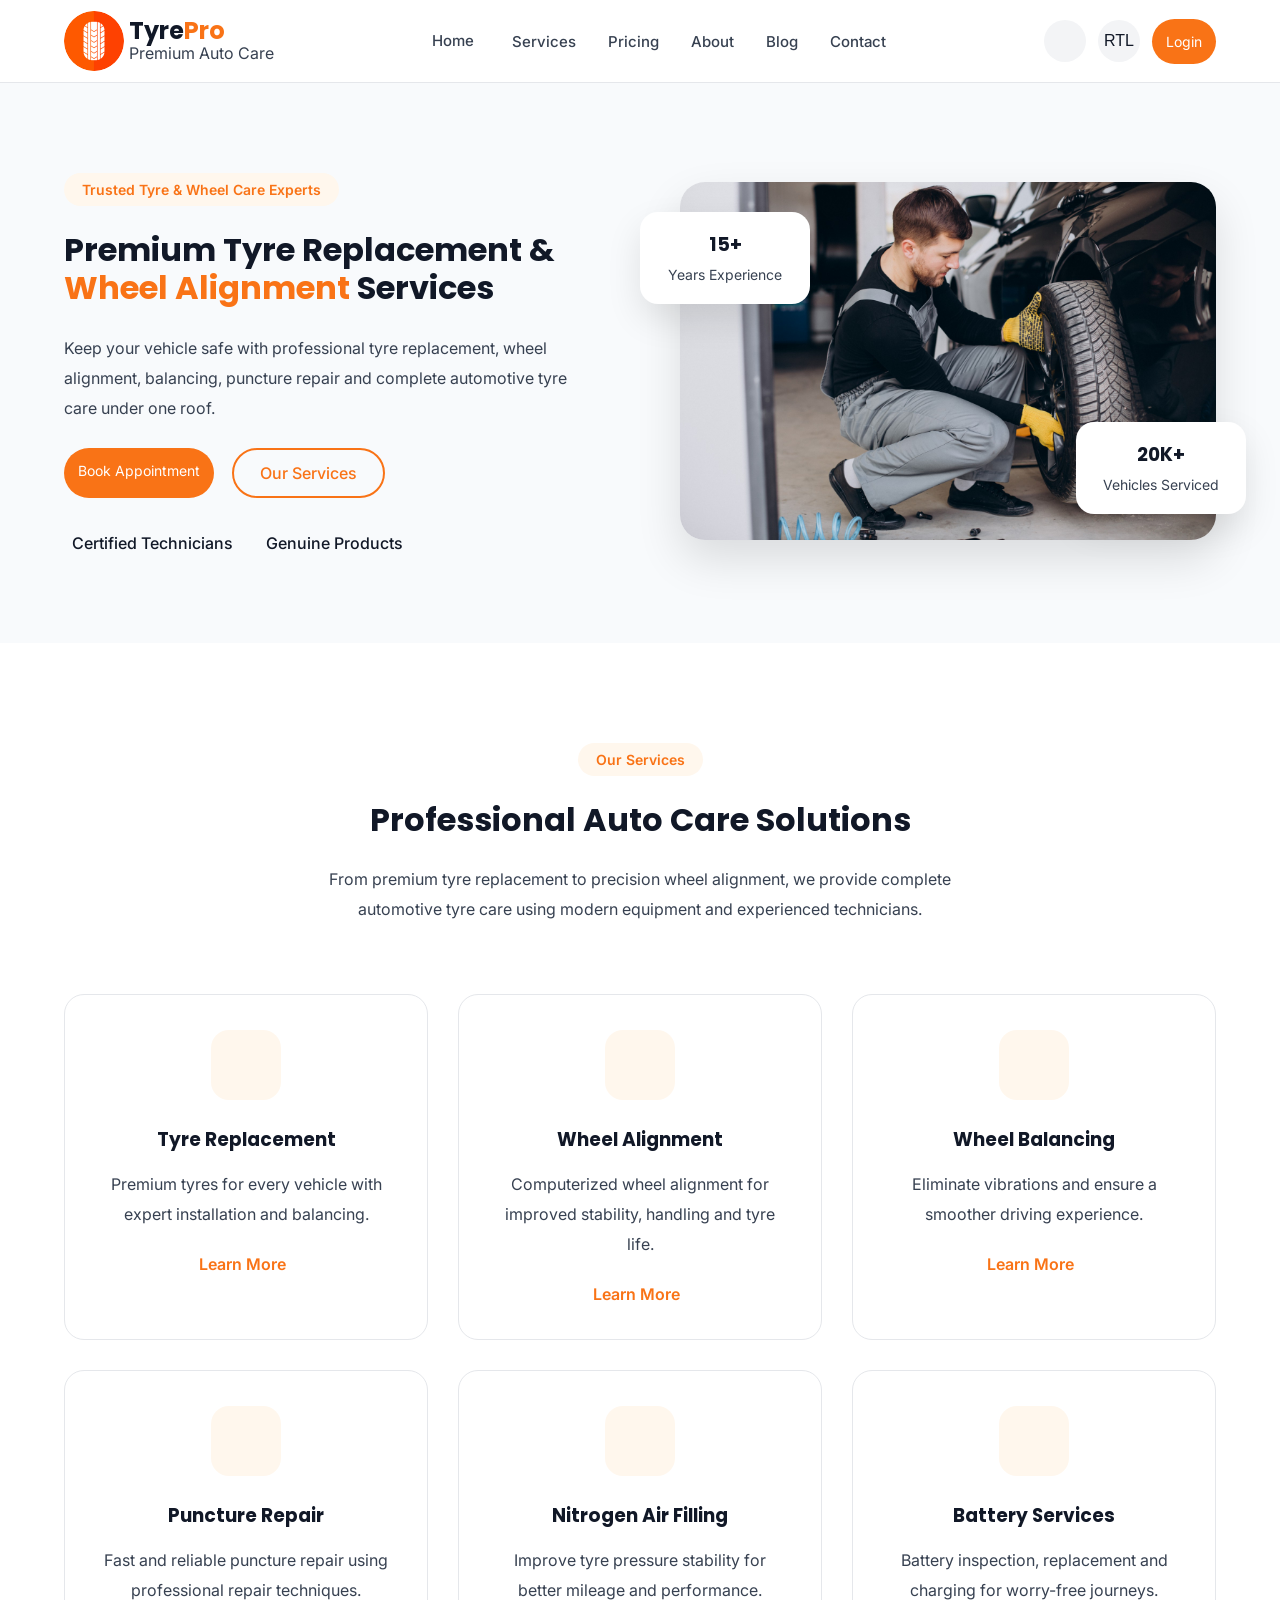
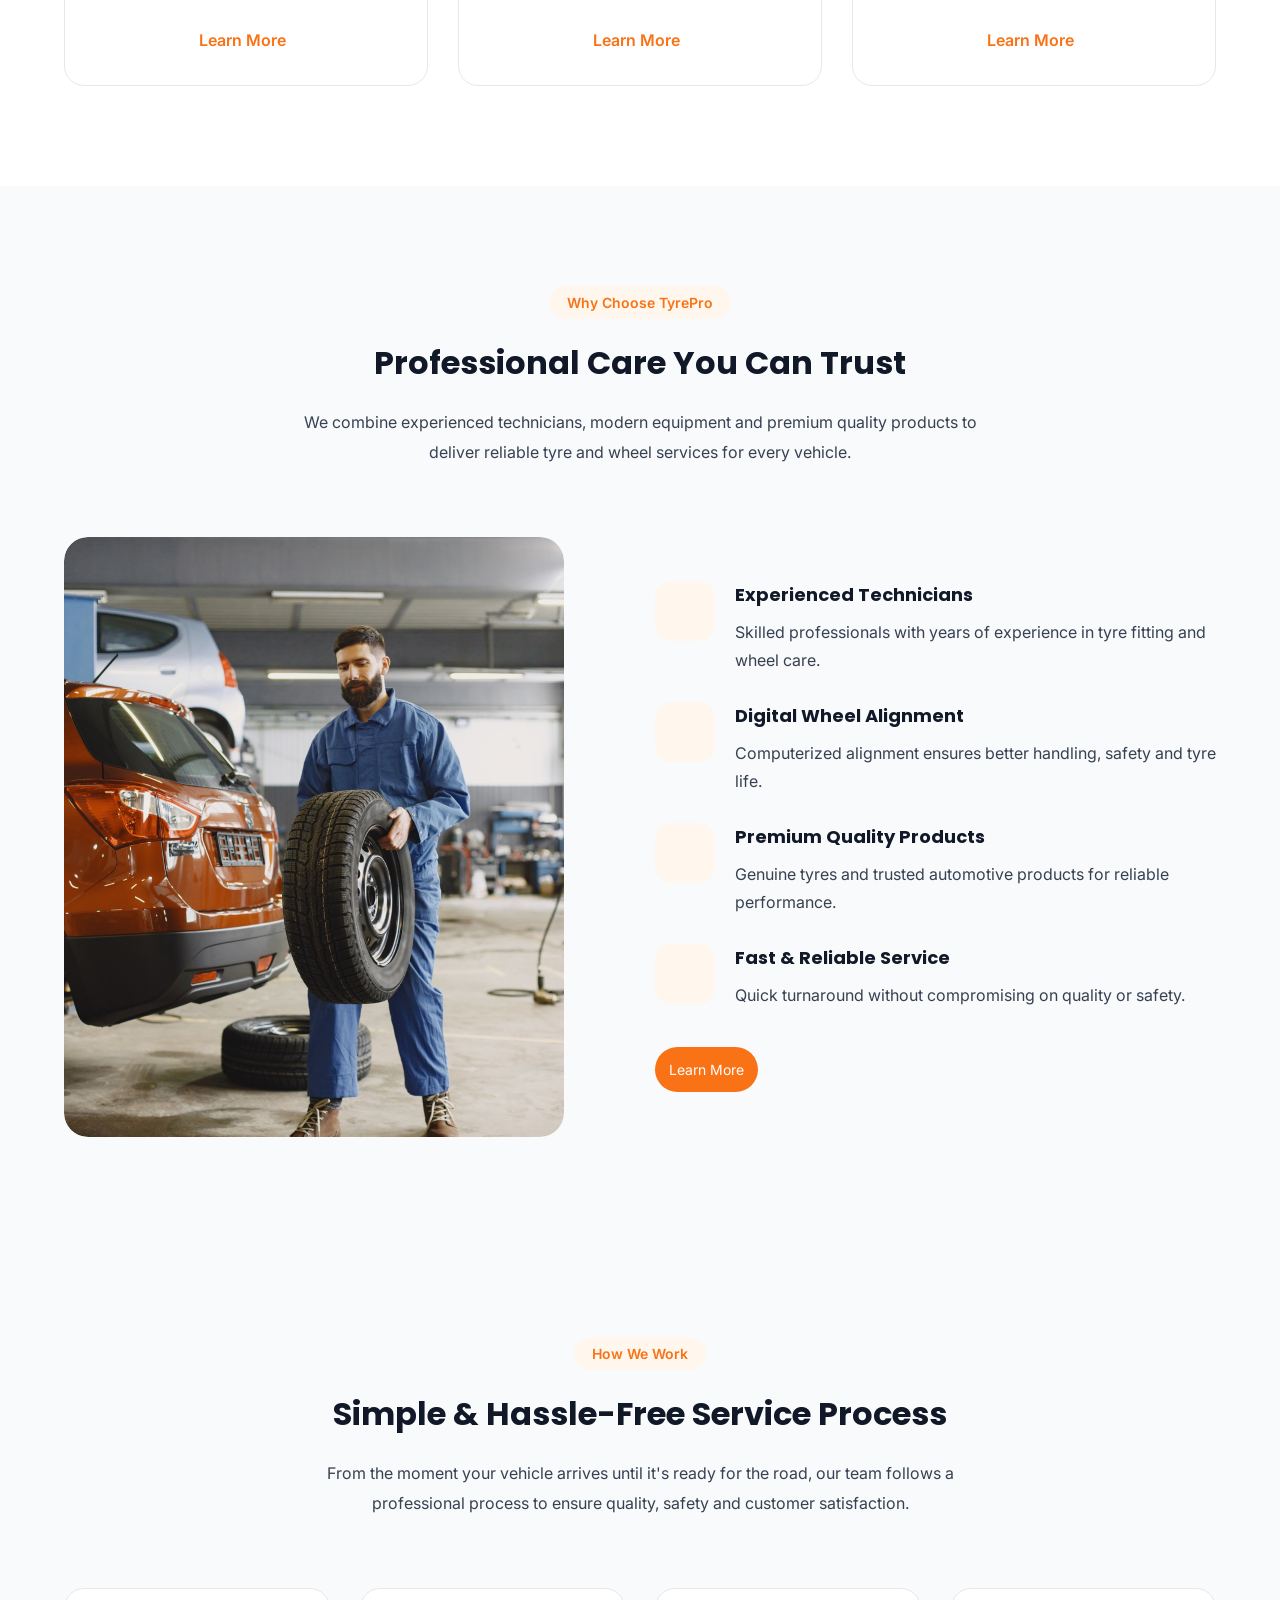
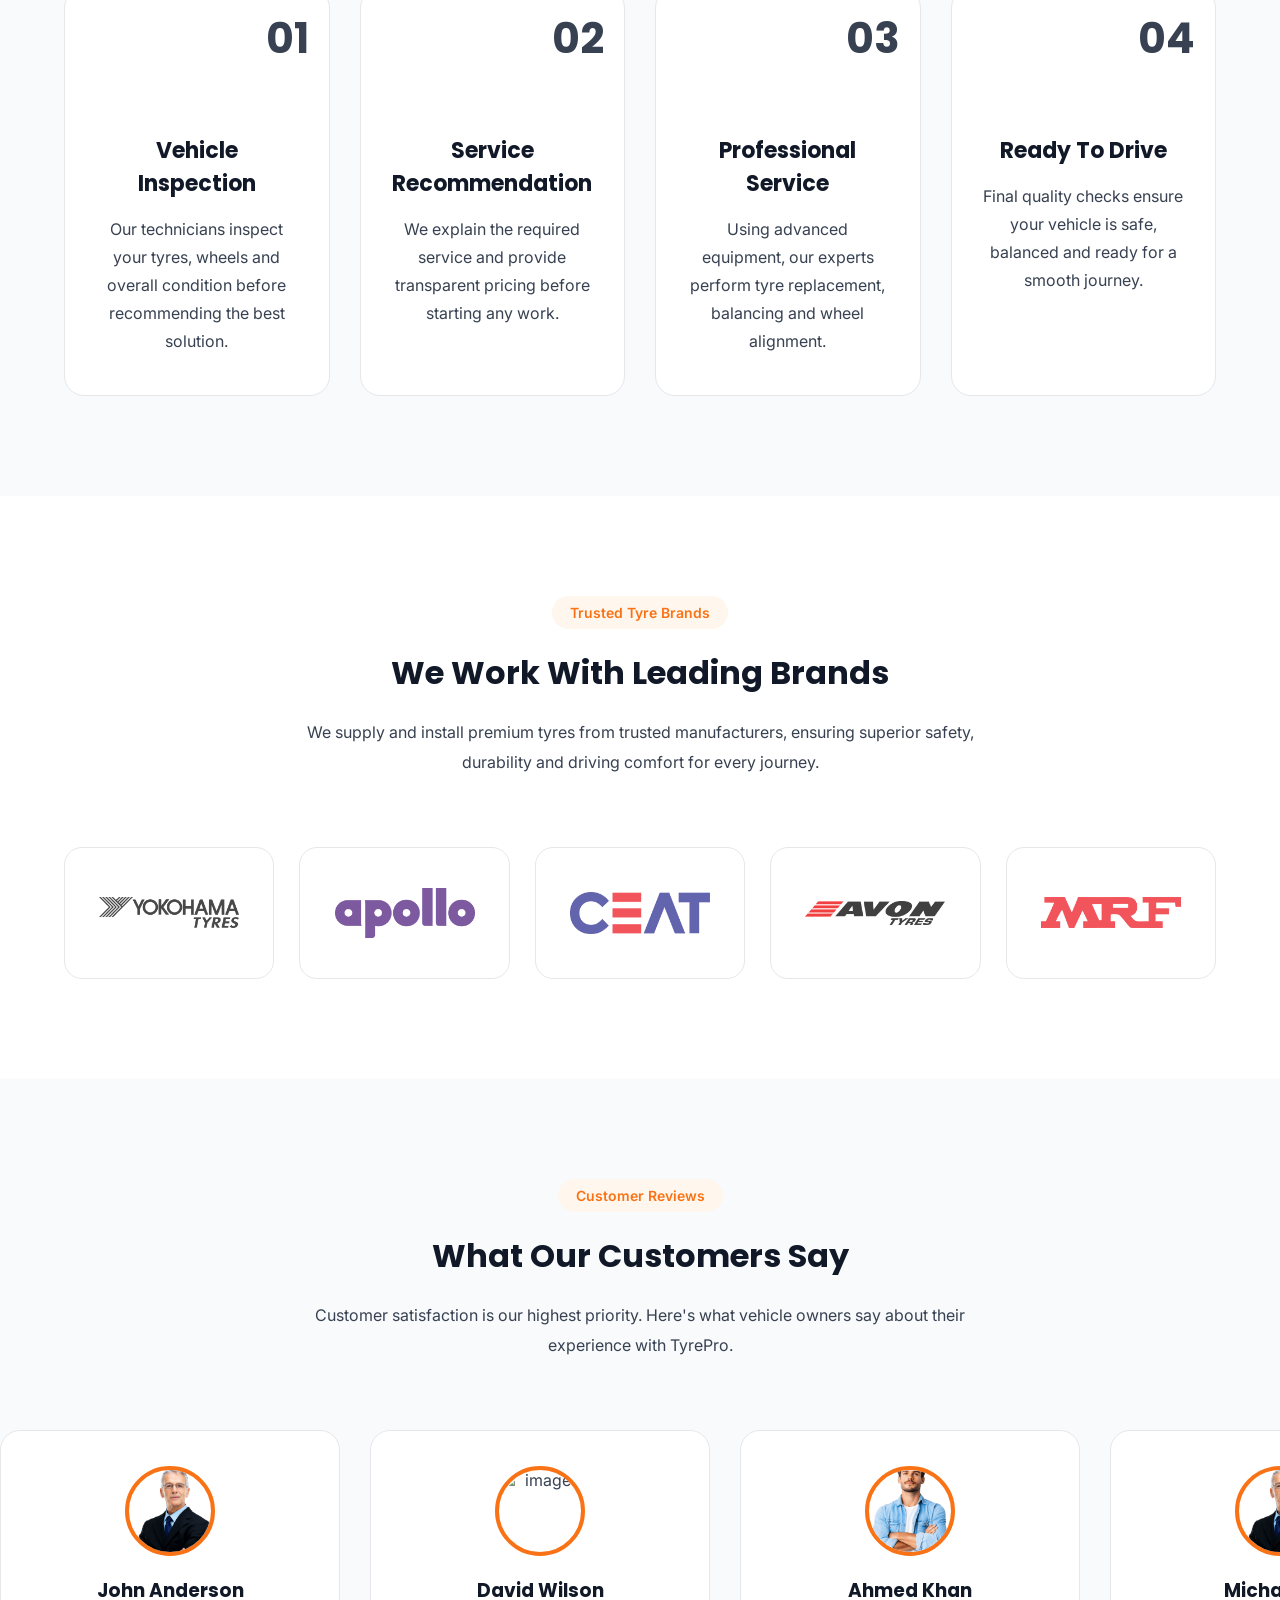
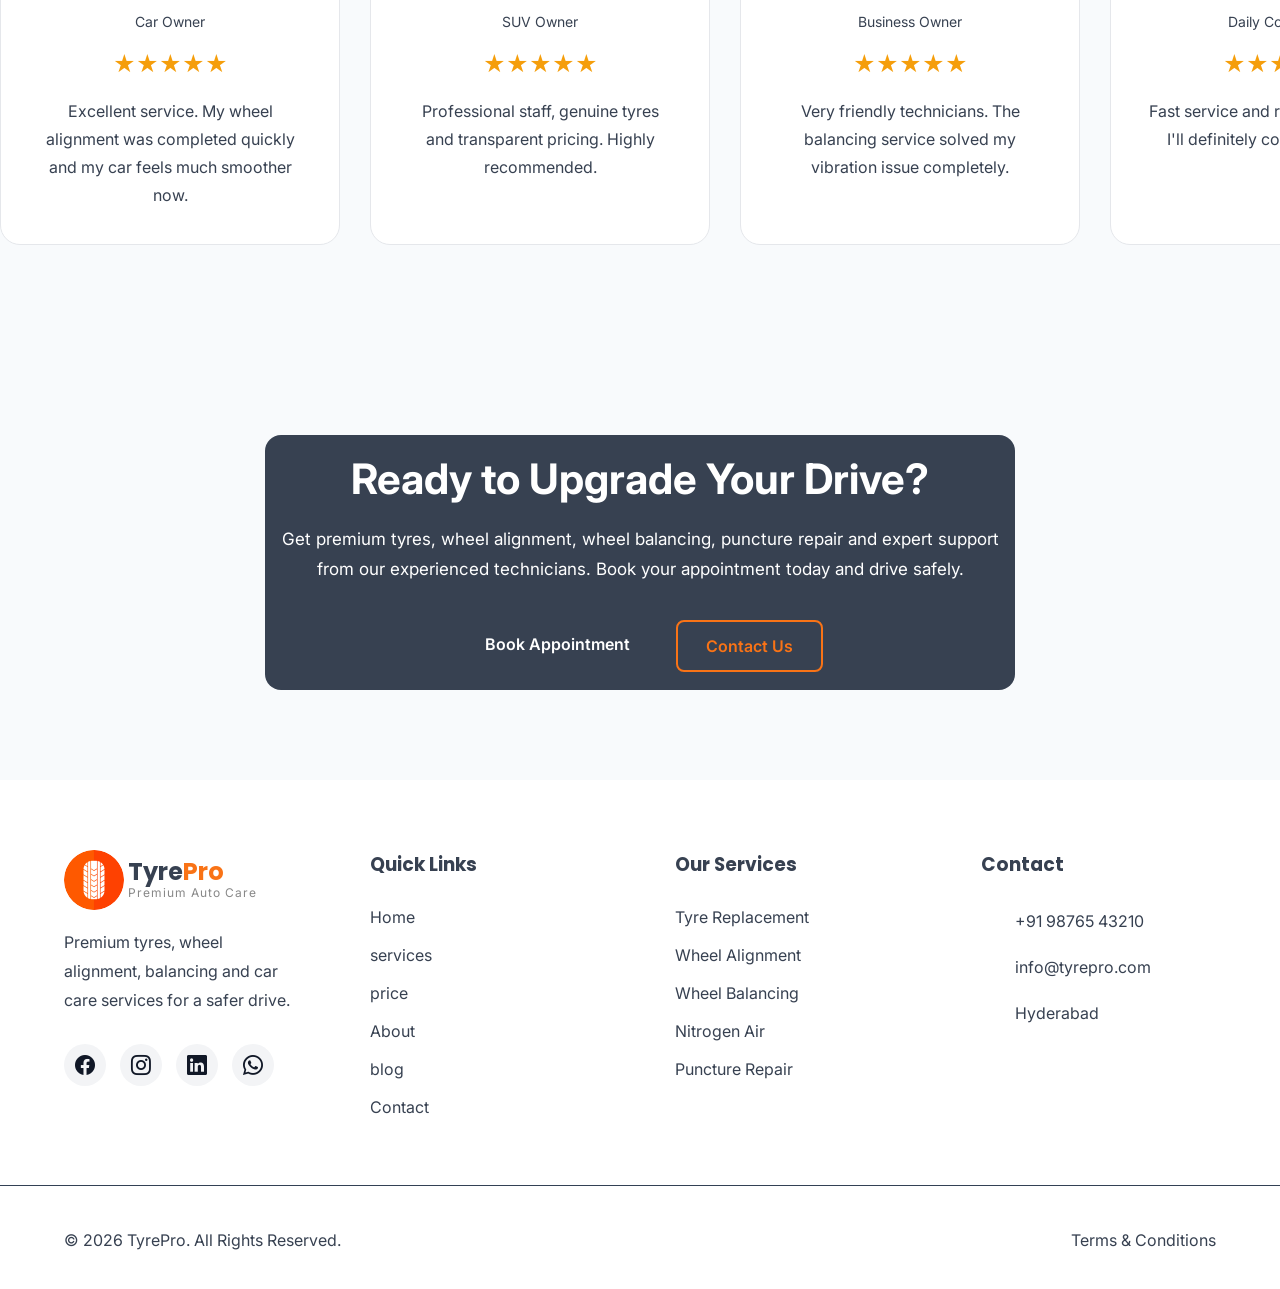
==== Index.html @ 6513c308 "first commit" ====
<!DOCTYPE html>
<html lang="en">
<head>
    <meta charset="UTF-8">
    <meta name="viewport" content="width=device-width, initial-scale=1.0">
    <title>TyrePro</title>

   <script src="https://unpkg.com/lucide@latest"></script>

   <link rel="preconnect" href="https://fonts.googleapis.com">
<link rel="preconnect" href="https://fonts.gstatic.com" crossorigin>
<link href="https://fonts.googleapis.com/css2?family=Inter:wght@400;500;600&family=Poppins:wght@500;600;700&display=swap" rel="stylesheet">
<link rel="stylesheet" href="https://cdn.jsdelivr.net/npm/bootstrap-icons@1.13.1/font/bootstrap-icons.min.css">
    <link rel="stylesheet" href="style.css">
</head>
<body>

<header id="header">

    <div class="container navbar">

        <div class="logo">
        <img src="images/vecteezy_tire-vector-icon-design_25618016.jpg" alt="logo">
            <div>
                <h2>Tyre<span>Pro</span></h2>
                <span>Premium Auto Care</span>
            </div>

        </div>

        <nav id="navMenu">

 <ul>

<li class="dropdown">

    <a href="#">
        Home
        <i data-lucide="chevron-down"></i>
    </a>

    <ul class="dropdown-menu">
        <li><a href="index.html">Home 1</a></li>
        <li><a href="home2.html">Home 2</a></li>
    </ul>

</li>
<li><a href="services.html">Services</a></li>
<li><a href="pricing.html">Pricing</a></li>
<li><a href="about.html">About</a></li>
<li><a href="blog.html">Blog</a></li>
<li><a href="contact.html">Contact</a></li>

<li class="mobile-login">

<a href="login.html" class="btn">
Login
</a>

</li>

</ul>

        </nav>
        <div class="action-btn">

<button id="themeBtn" class="icon-btn">
<i data-lucide="moon"></i>
</button>

<button id="rtlBtn" class="icon-btn">
RTL
</button>

<a href="login.html" class="btn desktop-login">
    Login
</a>

<div class="menu-toggle">
<i class="bi bi-list" id="menuBtn"></i>
</div>

</div>

</div>
    

    </div>

</header>
<section class="hero">

    <div class="container hero-container">

        <div class="hero-content">

            <span class="hero-tag">
                Trusted Tyre & Wheel Care Experts
            </span>

            <h1>
                Premium Tyre Replacement &
                <span>Wheel Alignment</span>
                Services
            </h1>

            <p>
                Keep your vehicle safe with professional tyre replacement,
                wheel alignment, balancing, puncture repair and complete
                automotive tyre care under one roof.
            </p>

            <div class="hero-buttons">

                <a href="#" class="btn">
                    Book Appointment
                </a>

                <a href="#" class="outline-btn">
                    Our Services
                </a>

            </div>

            <div class="hero-features">

                <div>
                    <i data-lucide="badge-check"></i>
                    Certified Technicians
                </div>

                <div>
                    <i data-lucide="shield-check"></i>
                    Genuine Products
                </div>

            

            </div>

        </div>

        <div class="hero-image">

            <img src="images/27471.jpg" alt="Tyre Service">

            <div class="floating-card card-one">

                <i data-lucide="award"></i>

                <h3>15+</h3>

                <p>Years Experience</p>

            </div>

            <div class="floating-card card-two">

                <i data-lucide="car-front"></i>

                <h3>20K+</h3>

                <p>Vehicles Serviced</p>

            </div>

        </div>

    </div>

</section>

<section class="services">

    <div class="container">

        <div class="section-header">

            <span class="section-tag">
                Our Services
            </span>

            <h2>
                Professional Auto Care Solutions
            </h2>

            <p>
                From premium tyre replacement to precision wheel alignment,
                we provide complete automotive tyre care using modern equipment
                and experienced technicians.
            </p>

        </div>

        <div class="services-grid">

            <div class="service-card">

                <div class="service-icon">
                    <i data-lucide="circle-dot"></i>
                </div>

                <h3>Tyre Replacement</h3>

                <p>
                    Premium tyres for every vehicle with expert installation
                    and balancing.
                </p>

                <a href="#">
                    Learn More
                    <i data-lucide="arrow-right"></i>
                </a>

            </div>

            <div class="service-card">

                <div class="service-icon">
                    <i data-lucide="crosshair"></i>
                </div>

                <h3>Wheel Alignment</h3>

                <p>
                    Computerized wheel alignment for improved stability,
                    handling and tyre life.
                </p>

                <a href="#">
                    Learn More
                    <i data-lucide="arrow-right"></i>
                </a>

            </div>

            <div class="service-card">

                <div class="service-icon">
                    <i data-lucide="rotate-cw"></i>
                </div>

                <h3>Wheel Balancing</h3>

                <p>
                    Eliminate vibrations and ensure a smoother driving
                    experience.
                </p>

                <a href="#">
                    Learn More
                    <i data-lucide="arrow-right"></i>
                </a>

            </div>

            <div class="service-card">

                <div class="service-icon">
                    <i data-lucide="wrench"></i>
                </div>

                <h3>Puncture Repair</h3>

                <p>
                    Fast and reliable puncture repair using professional
                    repair techniques.
                </p>

                <a href="#">
                    Learn More
                    <i data-lucide="arrow-right"></i>
                </a>

            </div>

            <div class="service-card">

                <div class="service-icon">
                    <i data-lucide="wind"></i>
                </div>

                <h3>Nitrogen Air Filling</h3>

                <p>
                    Improve tyre pressure stability for better mileage
                    and performance.
                </p>

                <a href="#">
                    Learn More
                    <i data-lucide="arrow-right"></i>
                </a>

            </div>

            <div class="service-card">

                <div class="service-icon">
                    <i data-lucide="battery-charging"></i>
                </div>

                <h3>Battery Services</h3>

                <p>
                    Battery inspection, replacement and charging for
                    worry-free journeys.
                </p>

                <a href="#">
                    Learn More
                    <i data-lucide="arrow-right"></i>
                </a>

            </div>

        </div>

    </div>

</section>

<section class="why-us">

    <div class="container">

        <div class="section-header">

            <span class="section-tag">
                Why Choose TyrePro
            </span>

            <h2>
                Professional Care You Can Trust
            </h2>

            <p>
                We combine experienced technicians, modern equipment and
                premium quality products to deliver reliable tyre and wheel
                services for every vehicle.
            </p>

        </div>

        <div class="why-container">

            <div class="why-image">

                <img src="images/46155.jpg" alt="TyrePro Workshop">

            </div>

            <div class="why-content">

                <div class="why-item">

                    <div class="why-icon">
                        <i data-lucide="badge-check"></i>
                    </div>

                    <div>

                        <h3>Experienced Technicians</h3>

                        <p>
                            Skilled professionals with years of experience
                            in tyre fitting and wheel care.
                        </p>

                    </div>

                </div>

                <div class="why-item">

                    <div class="why-icon">
                        <i data-lucide="cpu"></i>
                    </div>

                    <div>

                        <h3>Digital Wheel Alignment</h3>

                        <p>
                            Computerized alignment ensures better handling,
                            safety and tyre life.
                        </p>

                    </div>

                </div>

                <div class="why-item">

                    <div class="why-icon">
                        <i data-lucide="shield-check"></i>
                    </div>

                    <div>

                        <h3>Premium Quality Products</h3>

                        <p>
                            Genuine tyres and trusted automotive products
                            for reliable performance.
                        </p>

                    </div>

                </div>

                <div class="why-item">

                    <div class="why-icon">
                        <i data-lucide="clock-3"></i>
                    </div>

                    <div>

                        <h3>Fast & Reliable Service</h3>

                        <p>
                            Quick turnaround without compromising on
                            quality or safety.
                        </p>

                    </div>

                </div>

                <a href="#" class="btn">
                    Learn More
                </a>

            </div>

        </div>

    </div>

</section>

<!--================ Process Section ================-->

<section class="process">

    <div class="container">

        <div class="section-header">

            <span class="section-tag">
                How We Work
            </span>

            <h2>
                Simple & Hassle-Free Service Process
            </h2>

            <p>
                From the moment your vehicle arrives until it's ready for the
                road, our team follows a professional process to ensure quality,
                safety and customer satisfaction.
            </p>

        </div>

        <div class="process-grid">

            <!-- Card 1 -->

            <div class="process-card">

                <span class="process-number">01</span>

                <div class="process-icon">
                    <i data-lucide="search-check"></i>
                </div>

                <h3>Vehicle Inspection</h3>

                <p>
                    Our technicians inspect your tyres, wheels and overall
                    condition before recommending the best solution.
                </p>

            </div>

            <!-- Card 2 -->

            <div class="process-card">

                <span class="process-number">02</span>

                <div class="process-icon">
                    <i data-lucide="clipboard-list"></i>
                </div>

                <h3>Service Recommendation</h3>

                <p>
                    We explain the required service and provide transparent
                    pricing before starting any work.
                </p>

            </div>

            <!-- Card 3 -->

            <div class="process-card">

                <span class="process-number">03</span>

                <div class="process-icon">
                    <i data-lucide="wrench"></i>
                </div>

                <h3>Professional Service</h3>

                <p>
                    Using advanced equipment, our experts perform tyre
                    replacement, balancing and wheel alignment.
                </p>

            </div>

            <!-- Card 4 -->

            <div class="process-card">

                <span class="process-number">04</span>

                <div class="process-icon">
                    <i data-lucide="car-front"></i>
                </div>

                <h3>Ready To Drive</h3>

                <p>
                    Final quality checks ensure your vehicle is safe,
                    balanced and ready for a smooth journey.
                </p>

            </div>

        </div>

    </div>

</section>

<!--================ Tyre Brands ================-->

<section class="brands">

    <div class="container">

        <div class="section-header">

            <span class="section-tag">
                Trusted Tyre Brands
            </span>

            <h2>
                We Work With Leading Brands
            </h2>

            <p>
                We supply and install premium tyres from trusted manufacturers,
                ensuring superior safety, durability and driving comfort for
                every journey.
            </p>

        </div>

        <div class="brands-grid">

            <div class="brand-card">
                <img src="images/yokohama-tyres-seeklogo.png" alt="yokohama">
            </div>

            <div class="brand-card">
                <img src="images/apollo-tyres-seeklogo.png" alt="apollo">
            </div>

            <div class="brand-card">
                <img src="images/ceat-tyres-seeklogo.png" alt="ceat">
            </div>

            <div class="brand-card">
                <img src="images/avon-tyres-seeklogo (1).png" alt="avon">
            </div>

            <div class="brand-card">
                <img src="images/mrf-seeklogo.png" alt="Mrf">
            </div>

        </div>

    </div>

</section>

<!--================ Testimonials ================-->

<section class="testimonials">

    <div class="container">

        <div class="section-header">

            <span class="section-tag">
                Customer Reviews
            </span>

            <h2>
                What Our Customers Say
            </h2>

            <p>
                Customer satisfaction is our highest priority. Here's what
                vehicle owners say about their experience with TyrePro.
            </p>

        </div>

    </div>

    <div class="testimonial-slider">

        <div class="testimonial-track">

            <!-- Card 1 -->

            <div class="testimonial-card">

                <img src="images/pngegg.png" alt="image">

                <h3>John Anderson</h3>

                <span>Car Owner</span>

                <div class="stars">

                    ★★★★★

                </div>

                <p>

                    Excellent service. My wheel alignment was completed
                    quickly and my car feels much smoother now.

                </p>

            </div>

            <!-- Card 2 -->

            <div class="testimonial-card">

                <img src="images/vecteezy_ai-generated-a-man-in-a-suit-standing-with-his-arms-crossed_38277439.png" alt="image">

                <h3>David Wilson</h3>

                <span>SUV Owner</span>

                <div class="stars">

                    ★★★★★

                </div>

                <p>

                    Professional staff, genuine tyres and transparent pricing.
                    Highly recommended.

                </p>

            </div>

            <!-- Card 3 -->

            <div class="testimonial-card">

                <img src="images/confident-young-man-posing-with-crossed-arms-in-casual-denim-shirt-png.webp" alt="image">

                <h3>Ahmed Khan</h3>

                <span>Business Owner</span>

                <div class="stars">

                    ★★★★★

                </div>

                <p>

                    Very friendly technicians. The balancing service solved
                    my vibration issue completely.

                </p>

            </div>

            <!-- Card 4 -->

            <div class="testimonial-card">

                <img src="images/pngegg.png" alt="image">

                <h3>Michael Lee</h3>

                <span>Daily Commuter</span>

                <div class="stars">

                    ★★★★★

                </div>

                <p>

                    Fast service and reasonable prices. I'll definitely
                    come back again.

                </p>

            </div>

            <!-- Duplicate Cards for Infinite Scroll -->

            <div class="testimonial-card">

                <img src="images/a-man-in-a-suit-and-tie-is-standing-with-his-arms-crossed-he-looks-serious-and-focused-png.webp" alt="image">

                <h3>John Anderson</h3>

                <span>Car Owner</span>

                <div class="stars">

                    ★★★★★

                </div>

                <p>

                    Excellent service. My wheel alignment was completed
                    quickly and my car feels much smoother now.

                </p>

            </div>

            <div class="testimonial-card">

                <img src="images/a-man-in-a-suit-and-tie-is-standing-with-his-arms-crossed-he-looks-serious-and-focused-png.webp" alt="">

                <h3>David Wilson</h3>

                <span>SUV Owner</span>

                <div class="stars">

                    ★★★★★

                </div>

                <p>

                    Professional staff, genuine tyres and transparent pricing.
                    Highly recommended.

                </p>

            </div>

            <div class="testimonial-card">

                <img src="images/vecteezy_ai-generated-a-man-in-a-suit-standing-with-his-arms-crossed_38277439.png" alt="image">

                <h3>Ahmed Khan</h3>

                <span>Business Owner</span>

                <div class="stars">

                    ★★★★★

                </div>

                <p>

                    Very friendly technicians. The balancing service solved
                    my vibration issue completely.

                </p>

            </div>

            <div class="testimonial-card">

                <img src="images/pngegg.png" alt="image">

                <h3>Michael Lee</h3>

                <span>Daily Commuter</span>

                <div class="stars">

                    ★★★★★

                </div>

                <p>

                    Fast service and reasonable prices. I'll definitely
                    come back again.

                </p>

            </div>

        </div>

    </div>

</section>

<section class="cta">

    <div class="cta-content">
        
        <h2>Ready to Upgrade Your Drive?</h2>

        <p>
            Get premium tyres, wheel alignment, wheel balancing,
            puncture repair and expert support from our experienced
            technicians. Book your appointment today and drive safely.
        </p>

        <div class="cta-buttons">

            <a href="#" class="cta-btn primary-btn">Book Appointment</a>

            <a href="#" class="cta-btn secondary-btn">Contact Us</a>

        </div>

    </div>

</section>



<footer>

  <div class="container footer-grid">

<div>

<div class="footer-brand">

    <div class="logo">
        <img src="images/vecteezy_tire-vector-icon-design_25618016.jpg" alt="TyrePro Logo">

        <div class="logo-text">
    <h2>Tyre<span>Pro</span></h2>
    <span class="tagline">Premium Auto Care</span>
</div>
    </div>

    <p class="footer-desc">
        Premium tyres, wheel alignment, balancing and car care services for a safer drive.
    </p>

</div>

<div class="social">
    <a href="#"><i class="bi bi-facebook"></i></a>
    <a href="#"><i class="bi bi-instagram"></i></a>
    <a href="#"><i class="bi bi-linkedin"></i></a>
    <a href="#"><i class="bi bi-whatsapp"></i></a>
</div>

</div>

<div>

<h3>Quick Links</h3>
<ul>
      <li><a href="index.html">Home</a></li>
      <li><a href="services.html">services</a></li>
      <li><a href="pricing.html">price</a></li>
      <li><a href="about.html">About</a></li>
      <li><a href="blog.html">blog</a></li>
      <li><a href="contact.html">Contact</a></li>
</ul>

   </div>

<div>

<h3>Our Services</h3>

<ul>
    <li>Tyre Replacement</li>
    <li>Wheel Alignment</li>
    <li>Wheel Balancing</li>
    <li>Nitrogen Air</li>
    <li>Puncture Repair</li>
</ul>
   </div>

<div>

<h3>Contact</h3>
<p>
    <i data-lucide="phone"></i>
    <span>+91 98765 43210</span>
</p>

<p>
    <i data-lucide="mail"></i>
    <span>info@tyrepro.com</span>
</p>

<p>
    <i data-lucide="map-pin"></i>
    <span>Hyderabad</span>
</p>

    </div>

</div>


<hr>
<div class="container">

    <div class="footer-bottom">

        <p>© 2026 TyrePro. All Rights Reserved.</p>

        <a href="terms.html">Terms & Conditions</a>

    </div>

</div>

</footer>

<script src="script.js"></script>

<script>
    lucide.createIcons();
</script>

</body>
</html>
---- style.css ----
*{
    margin:0;
    padding:0;
    box-sizing:border-box;
}
:root{

   
    --primary:#F97316;
    --primary-hover:#EA580C;

    --bg-color:#F8FAFC;

    --heading:#111827;
    --text:#374151;
    --text-light:#888888;

    --border:#E5E7EB;

    --icon-bg:#F3F4F6;
    --icon-color:#111827;

    --surface:#FFFFFF;
    --footer-bg:#FFFFFF;
    --footer-text:#374151;

}
body{
    font-family: 'Inter', sans-serif;
    background: var(--bg-color);
    color: var(--text);
}

body,
.navbar,
.footer,
.btn{
    transition: all .3s ease;
}

body.dark{

    --bg-color:#0F172A;
    --surface:#111827;
    --footer-bg:#020617;

    --heading:#FFFFFF;
    --text:#E5E7EB;
    --text-light:#CBD5E1;

    --border:#374151;

    --icon-bg:#1F2937;
    --icon-color:#FFFFFF;

    --footer-text:#CBD5E1;
    --footer-border:#475569;
    
}
.container{
    width:90%;
    max-width:1280px;
    margin:auto;
}

header{

    background: var(--surface);
    position: sticky;
    top: 0;
    z-index: 999;
    border-bottom: 1px solid var(--border);

}

.navbar{
    max-width:1280px;
    margin:auto;
    height:82px;
    padding:12px 0;
    display:flex;
    justify-content:space-between;
    align-items:center;
}

.logo{
    display:flex;
    align-items:center;
    gap:5px;
   
}

.logo img{
    width:60px;
    height:60px;
    object-fit:contain;
    flex-shrink:0;
    border-radius:50%;
}

.logo-text{
    display:flex;
    flex-direction:column;
    justify-content:center;
    
}


.logo h2{
    font-family:'Poppins', sans-serif;
    font-size:24px;
    font-weight:700;
    color:var(--heading);
    line-height:1;
    margin:0;
}

.logo h2 span{
    color:var(--primary);
}

.tagline{
    font-size:12px;
    color:var(--text-light);
    letter-spacing:1px;
    line-height:1.2;
    margin-top:2px;
}
.dropdown{
    position:relative;
}

.dropdown > a{
    display:flex;
    align-items:center;
    gap:6px;
}

.dropdown-menu{
    position:absolute;
    top:45px;
    left:0;
    min-width:180px;
    background:var(--surface);
    border:1px solid var(--border);
    border-radius:10px;
    list-style:none;
    padding:10px 0;
    box-shadow:0 10px 30px rgba(0,0,0,.08);

    opacity:0;
    visibility:hidden;
    transform:translateY(10px);

    transition:.3s;
}

.dropdown:hover .dropdown-menu{

    opacity:1;
    visibility:visible;
    transform:translateY(0);

}

.dropdown-menu li{
    width:100%;
}

.dropdown-menu a{

    display:block;
    padding:12px 18px;
    color:var(--text);
    text-decoration:none;
    transition:.3s;

}

.dropdown-menu a:hover{

    background:var(--primary);
    color:#fff;

}

.menu-toggle{

display:none;

font-size:32px;

cursor:pointer;

color:var(--heading);

}

.mobile-login{

display:none;

}

nav ul{
    display:flex;
    list-style:none;
    gap:32px;
}

nav a{
    text-decoration:none;
    color:var(--text);
    font-weight:500;
    font-size:15px;
    transition:.3s;
    position:relative;
}

nav a::after{
    content:'';
    position:absolute;
    bottom:-4px;
    left:0;
    width:0%;
    height:2px;
    background:var(--primary);
    transition:.3s;
}

.dropdown-menu a::after{
    display:none;
}

nav a:hover{
    color:var(--heading);
}

nav a:hover::after{
    width:100%;
}

.btn{
    text-decoration:none;
    background:var(--primary);
    color:#fff;
    padding:14px 14px;
    border-radius:50px;
    transition:.3s;
    font-size:14px;
}

.btn:hover{
    background:var(--primary-hover);
    transform:translateY(-2px);
}
.action-btn{
    display:flex;
    align-items:center;
    gap:12px;
}
.icon-btn{
    width:42px;
    height:42px;
    border:none;
    border-radius:50%;
    background:var(--icon-bg);
    color:var(--icon-color);
    cursor:pointer;
    transition:.35s;
    font-size:16px;

}

.icon-btn:hover{
    background:#f97316;
    color:#fff;

}
body.rtl{
    direction: rtl;
}

.menu-btn{

display:none;

font-size:32px;

cursor:pointer;

color:var(--heading);

}

/*================ Hero =================*/

.hero{

    padding:90px 0;
    background:var(--bg-color);

}

.hero-container{

    display:grid;
    grid-template-columns:1fr 1fr;
    align-items:center;
    gap:80px;

}

.hero-tag{

    display:inline-block;
    background:#FFF7ED;
    color:var(--primary);
    padding:8px 18px;
    border-radius:50px;
    font-size:14px;
    font-weight:600;
    margin-bottom:25px;

}

.hero h1{

    font-family:Poppins;
    font-size:32px;
    line-height:1.2;
    color:var(--heading);
    margin-bottom:25px;

}

.hero h1 span{

    color:var(--primary);

}

.hero p{

    color:var(--text);
    line-height:30px;
    max-width:560px;
    margin-bottom:25px;

}

.hero-buttons{

    display:flex;
    gap:18px;
    margin-bottom:35px;

}

.outline-btn{

    text-decoration:none;
    padding:13px 26px;
    border:2px solid var(--primary);
    color:var(--primary);
    border-radius:50px;
    transition:.3s;
    font-weight:500;

}

.outline-btn:hover{

    background:var(--primary);
    color:#fff;

}

.hero-features{

    display:flex;
    flex-wrap:wrap;
    gap:25px;
    

}

.hero-features div{

    display:flex;
    align-items:center;
    gap:8px;
    color:var(--heading);
    font-weight:500;

}

.hero-features svg{

    color:var(--primary);
    width:20px;
    height:20px;

}

.hero-image{

    position:relative;

}

.hero-image img{

    width:100%;
    border-radius:25px;
    box-shadow:0 20px 45px rgba(0,0,0,.12);

}

.floating-card{

    position:absolute;
    background:var(--surface);
    padding:18px 22px;
    border-radius:18px;
    box-shadow:0 15px 35px rgba(0,0,0,.1);
    text-align:center;
    min-width:170px;

}

.floating-card svg{

    color:var(--primary);
    width:26px;
    height:26px;
    margin-bottom:10px;

}

.floating-card h3{

    font-family:Poppins;
    color:var(--heading);
    margin-bottom:5px;

}

.floating-card p{

    margin:0;
    font-size:14px;
    line-height:22px;

}

.card-one{

    top:30px;
    left:-40px;

}

.card-two{

    bottom:30px;
    right:-30px;

}


/*================ Services ================*/

.services{

    padding:100px 0;
    background:var(--surface);

}

.section-header{

    text-align:center;
    max-width:700px;
    margin:0 auto 70px;

}

.section-tag{

    display:inline-block;
    background:#FFF7ED;
    color:var(--primary);
    padding:8px 18px;
    border-radius:50px;
    font-size:14px;
    font-weight:600;
    margin-bottom:20px;

}

.section-header h2{

    font-family:Poppins;
    font-size:32px;
    color:var(--heading);
    margin-bottom:20px;

}

.section-header p{

    color:var(--text);
    line-height:30px;

}

.services-grid{

    display:grid;
    grid-template-columns:repeat(3,1fr);
    gap:30px;

}

.service-card{
    position: relative;
    text-align: center;
    background:var(--surface);
    border:1px solid var(--border);
    border-radius:20px;
    padding:35px;
    transition:.35s;

}

.service-card:hover{

    transform:translateY(-8px);
    box-shadow:0 18px 45px rgba(0,0,0,.08);

}

.service-icon{

    width:70px;
    height:70px;
    border-radius:18px;
    background:#FFF7ED;
    display:flex;
    margin: 0 auto 25px;
    justify-content:center;
    align-items:center;
    margin-bottom:25px;

}

.service-icon svg{

    width:34px;
    height:34px;
    color:var(--primary);
    align-items: center;

}

.service-card h3{

    font-family:Poppins;
    color:var(--heading);
    margin-bottom:15px;

}

.service-card p{

    color:var(--text);
    line-height:30px;
    margin-bottom:25px;

}

.service-card a{

    display:inline-flex;
    align-items:center;
    gap:8px;
    text-decoration:none;
    color:var(--primary);
    font-weight:600;
    transition:.3s;

}

.service-card a svg{

    width:18px;
    height:18px;

}

.service-card:hover a{

    gap:12px;

}

/*================ Why Choose Us ================*/

.why-us{

    padding:100px 0;
    background:var(--bg-color);

}

.why-container{

    display:grid;
    grid-template-columns:1fr 1fr;
    gap:30px;
    align-items:center;

}

.why-image{
    width:500px;
    height:600px;
    overflow:hidden;
    border-radius:24px;

}

.why-image img{

    width:100%;
    height:100%;
    object-fit:cover;
    display:block;
    border-radius:24px;
    transition:.5s;

}

.why-image:hover img{

    transform:scale(1.05);

}

.why-content{

    display:flex;
    flex-direction:column;
    gap:28px;

}

.why-item{

    display:flex;
    gap:20px;
    align-items:flex-start;

}

.why-icon{

    width:60px;
    height:60px;
    border-radius:16px;
    background:#FFF7ED;
    display:flex;
    justify-content:center;
    align-items:center;
    flex-shrink:0;

}

.why-icon svg{

    width:28px;
    height:28px;
    color:var(--primary);

}

.why-item h3{

    font-family:Poppins;
    color:var(--heading);
    margin-bottom:10px;
    font-size:18px;

}

.why-item p{

    color:var(--text);
    line-height:28px;

}

.why-content .btn{

    width:max-content;
    margin-top:10px;

}

/*================ Process Section ================*/

.process{

    padding:100px 0;
    background:var(--bg-color);

}

.process-grid{

    display:grid;
    grid-template-columns:repeat(4,1fr);
    gap:30px;

}

.process-card{

    position:relative;
    background:var(--surface);
    border:1px solid var(--border);
    border-radius:20px;
    padding:40px 30px;
    text-align:center;
    transition:.35s ease;
    box-shadow:var(--card-shadow);

}

.process-card:hover{

    transform:translateY(-8px);

}

.process-number{

    position:absolute;
    top:18px;
    right:20px;
    font-size:42px;
    font-weight:700;
    font-family:Poppins;
    color:var(--number-color);

}

.process-icon{

    width:80px;
    height:80px;
    margin:0 auto 25px;
    border-radius:50%;
    background:var(--card-icon-bg);
    display:flex;
    justify-content:center;
    align-items:center;
    transition:.3s;

}

.process-icon svg{

    width:34px;
    height:34px;
    color:var(--primary);

}

.process-card:hover .process-icon{

    background:var(--primary);

}

.process-card:hover .process-icon svg{

    color:#fff;

}

.process-card h3{

    font-family:Poppins;
    font-size:22px;
    color:var(--heading);
    margin-bottom:15px;

}

.process-card p{

    color:var(--text);
    line-height:28px;

}

/*================ Brands Section ================*/

.brands{

    padding:100px 0;
    background:var(--surface);

}

.brands-grid{

    display:grid;
    grid-template-columns:repeat(5,1fr);
    gap:25px;

}

.brand-card{

    background:var(--surface);
    border:1px solid var(--border);
    border-radius:18px;
    padding:30px;
    display:flex;
    justify-content:center;
    align-items:center;
    transition:.35s;
    box-shadow:var(--card-shadow);

}

.brand-card:hover{

    transform:translateY(-6px);

}

.brand-card img{

    width:140px;
    height:70px;
    object-fit:contain;
    opacity:.75;
    transition:.35s;

}

.brand-card:hover img{

    opacity:1;
    transform:scale(1.08);

}

/*================ Testimonials ================*/

.testimonials{

    padding:100px 0;
    background:var(--bg-color);
    overflow:hidden;

}

.testimonial-slider{

    overflow:hidden;
    margin-top:60px;

}

.testimonial-track{

    display:flex;
    width:max-content;
    gap:30px;
    animation:scrollReviews 30s linear infinite;

}

.testimonial-track:hover{

    animation-play-state:paused;

}

.testimonial-card{

    width:340px;
    background:var(--surface);
    border:1px solid var(--border);
    border-radius:20px;
    padding:35px;
    text-align:center;
    box-shadow:var(--card-shadow);
    flex-shrink:0;
    transition:.3s;

}

.testimonial-card:hover{

    transform:translateY(-8px);

}

.testimonial-card img{

    width:90px;
    height:90px;
    border-radius:50%;
    object-fit:cover;
    object-position: center;
    display: block;
    margin: 0 auto 20px;
    margin-bottom:20px;
    border:4px solid var(--primary);

}

.testimonial-card h3{

    font-family:Poppins;
    color:var(--heading);
    margin-bottom:6px;

}

.testimonial-card span{

    color:var(--text);
    font-size:14px;

}

.stars{

    color:#F59E0B;
    font-size:22px;
    margin:20px 0;

}

.testimonial-card p{

    color:var(--text);
    line-height:28px;

}

@keyframes scrollReviews{

    from{

        transform:translateX(0);

    }

    to{

        transform:translateX(-50%);

    }

}

/*=========================
      FINAL CTA SECTION
=========================*/

.cta{

    background: var(--light);

    padding: 90px 20px;

    text-align: center;

}

.cta-content{

    width: 90%;
    max-width: 750px;
    margin: auto;
    background-color: var(--text);
    padding: 18px 16px;
    border-radius: 16px;
    

}

.cta h2{

    font-size: 42px;
    color: var(--surface);
    margin-bottom: 20px;

}

.cta p{

    color: var(--surface);

    line-height: 1.8;

    margin-bottom: 35px;

    font-size: 17px;

}

.cta-buttons{

    display: flex;

    justify-content: center;

    gap: 18px;

    flex-wrap: wrap;

}

.cta-btn{

    text-decoration: none;

    padding: 14px 28px;

    border-radius: 8px;

    font-weight: 600;

    transition: .3s;

}

/* Primary Button */

.primary-btn{

    background: var(--secondary);

    color: var(--surface);

}

.primary-btn:hover{

    background: var(--primary);

}

/* Secondary Button */

.secondary-btn{

    border: 2px solid var(--primary);

    color: var(--primary);

}

.secondary-btn:hover{

    background: var(--primary);

    color: var(--white);

}

/*================ Footer ================*/

footer{

    background: var(--footer-bg);
    color: var(--footer-text);
    padding:70px 0 20px;
}

.footer-grid{
    display:grid;
    grid-template-columns:repeat(4,minmax(220px,1fr));
    gap:70px;
    align-items:flex-start;
}

footer h2,
footer h3{

    margin-bottom:20px;
    font-family:Poppins;
}
footer h3{
    margin-bottom:28px;
}


footer p{
    display:flex;
    align-items:center;
    gap:12px;
    margin-bottom:18px;
    color:var(--footer-text);
    line-height:28px;
}

footer p i{
    width:22px;
    height:22px;
    color:var(--primary);
    flex-shrink:0;
}

.footer-brand .logo{
    display:flex;
    align-items:center;
    gap:4px;
}
.footer-brand .logo-text{
    display:flex;
    flex-direction:column;
    justify-content:center;
}
.footer-brand .logo-text h2{
     color: var(--footer-text);

}


.footer-brand .logo-text p{
    color: var(--footer-text);
}

footer ul{

    list-style:none;
}

footer ul li{

    margin:15px 0;
    margin-bottom:18px;
    color: var(--footer-text);
    cursor:pointer;
    transition:.3s;
}



footer ul li:hover{

    color:#F97316;
}
footer ul li a{

    text-decoration: none;
    color: var(--footer-text);
    transition: .3s;

}

footer ul li a:hover{

    color: var(--primary);

}

.footer-desc{
    margin-top:18px;
    line-height:1.8;
}


.social{
    display:flex;
    gap:14px;
    margin-top:30px;
}

.social a{
    width:42px;
    height:42px;
    display:flex;
    justify-content:center;
    align-items:center;
    border-radius:50%;
    background:var(--icon-bg);
    color:var(--icon-color);
    text-decoration:none;
    transition:.3s;
}

.social a:hover{
    background:var(--primary);
    color:#fff;
}

.social i{
    font-size:20px;
}

hr{

    border:none;
    border-top:1px solid #334155;
    margin:50px 0 25px;
}

.copyright{

    text-align:center;
    color: var(--footer-text);
}

.footer-bottom{
    display:flex;
    justify-content:space-between;
    align-items:center;
    padding:15px 0;
}

.footer-bottom p{
    margin:0;
    color:var(--footer-text);
}

.footer-bottom a{
    text-decoration:none;
    color:var(--footer-text);
    transition:.3s;
}

.footer-bottom a:hover{
    color:var(--primary);
}

/* /responsive */
/*==============================
TABLET
==============================*/

@media(max-width:992px){

.hero-container{

grid-template-columns:1fr;

text-align:center;

gap:50px;

}

.hero-buttons{

justify-content:center;

}

.hero-features{

justify-content:center;

}

.services-grid{

grid-template-columns:repeat(2,1fr);

}

.why-container{

grid-template-columns:1fr;

}

.why-image{

width:100%;

height:450px;

}

.process-grid{

grid-template-columns:repeat(2,1fr);

}

.brands-grid{

grid-template-columns:repeat(3,1fr);

}

.footer-grid{

grid-template-columns:repeat(2,1fr);

}

}

/*==============================
MOBILE
==============================*/

@media(max-width:768px){

.menu-toggle{

display:block;

}

nav{

position:absolute;

top:82px;

left:-100%;

width:100%;

background:var(--surface);

transition:.4s;

padding:25px;

border-top:1px solid var(--border);

}

nav.active{

left:0;

}

nav ul{

flex-direction:column;

gap:20px;

}

.mobile-login{

display:block;

margin-top:20px;

}

.action-btn .btn{

display:none;

}

.services-grid{

grid-template-columns:1fr;

}

.process-grid{

grid-template-columns:1fr;

}

.brands-grid{

grid-template-columns:repeat(2,1fr);

}

.footer-grid{

grid-template-columns:1fr;

}

.hero h1{

font-size:36px;

}

.section-header h2{

font-size:28px;

}

.cta h2{

font-size:30px;

}

.hero-buttons{

flex-direction:column;

}

.hero-buttons a{

width:100%;

}

.cta-buttons{

flex-direction:column;

}

.cta-btn{

width:100%;

}

.footer-bottom{

flex-direction:column;

gap:12px;

text-align:center;

}

}

/*==============================
SMALL MOBILE
==============================*/

@media(max-width:480px){

.logo img{

width:75px;

height:75px;

}

.logo h2{

font-size:22px;

}

.hero{

padding:70px 0;

}

.hero h1{

font-size:30px;

}

.hero p{

font-size:15px;

}

.brand-card{

padding:20px;

}

.brand-card img{

width:100px;

}

.testimonial-card{

width:280px;

}

}
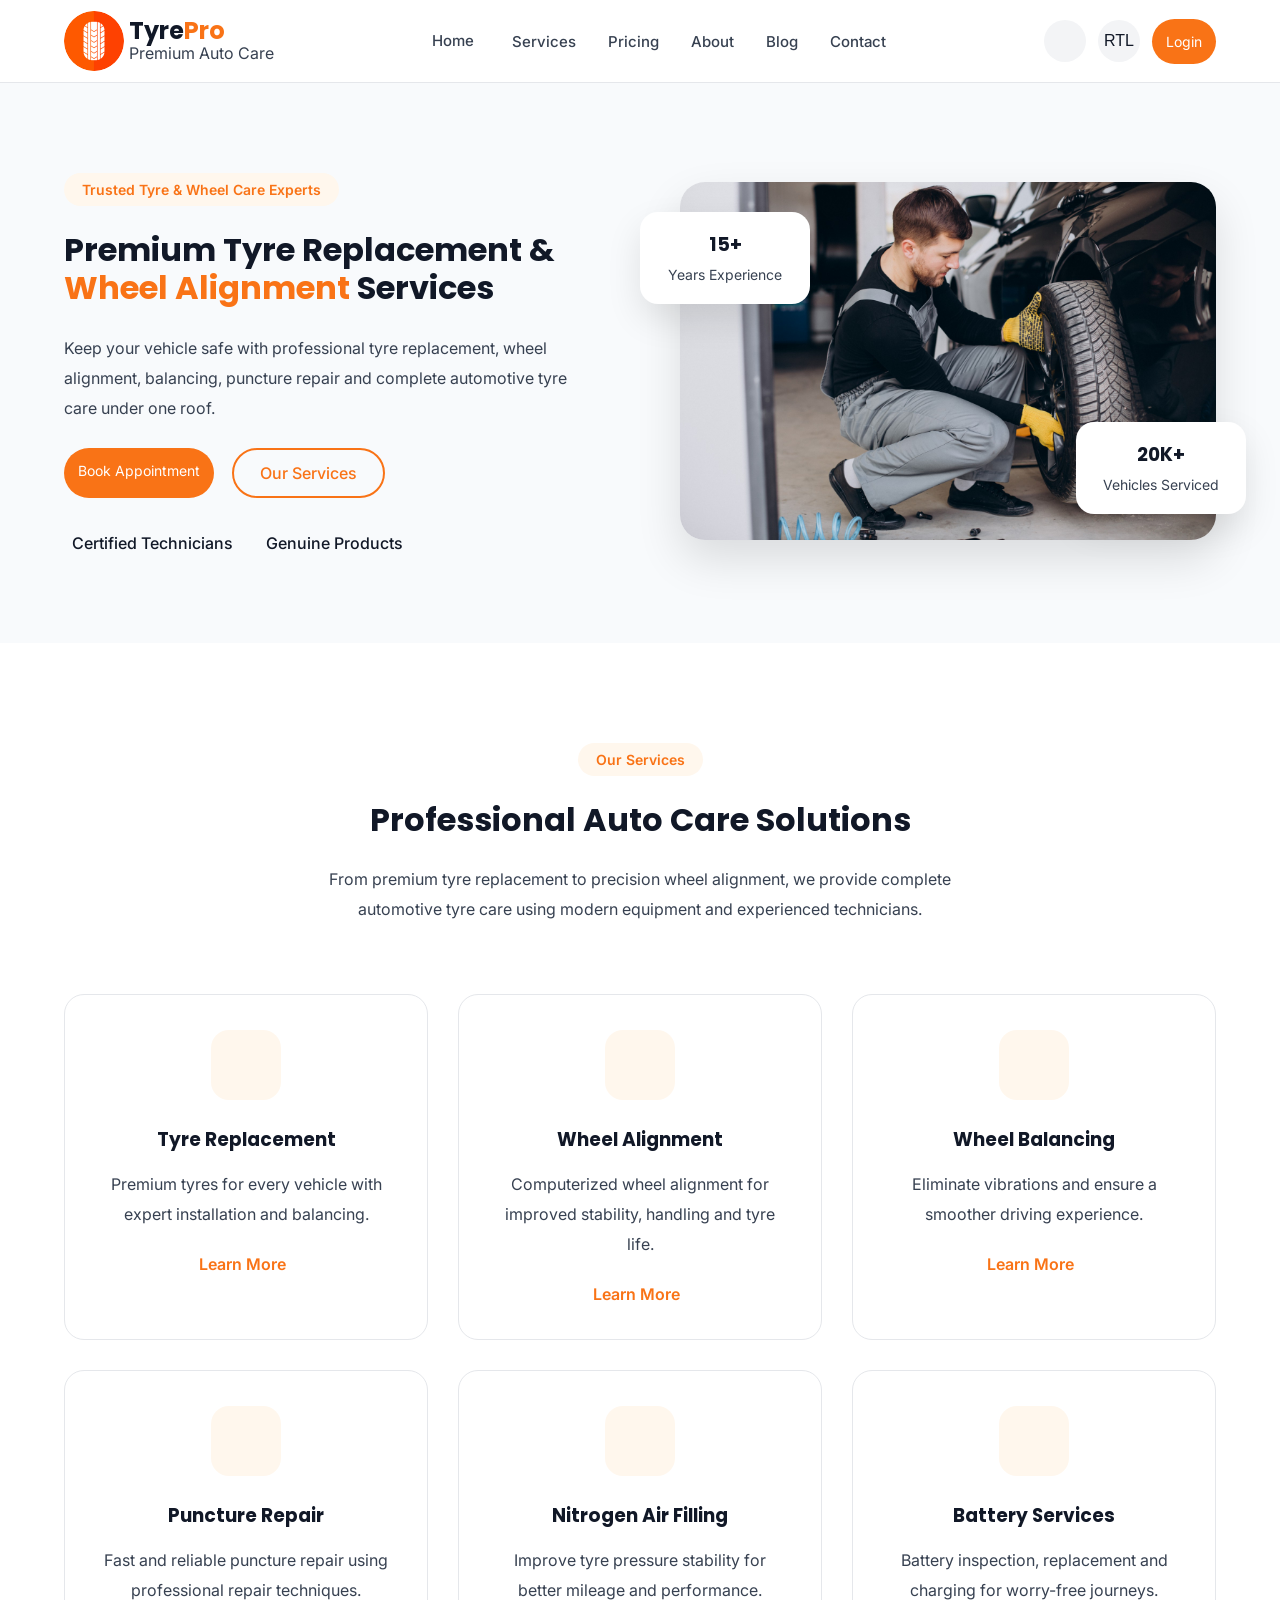
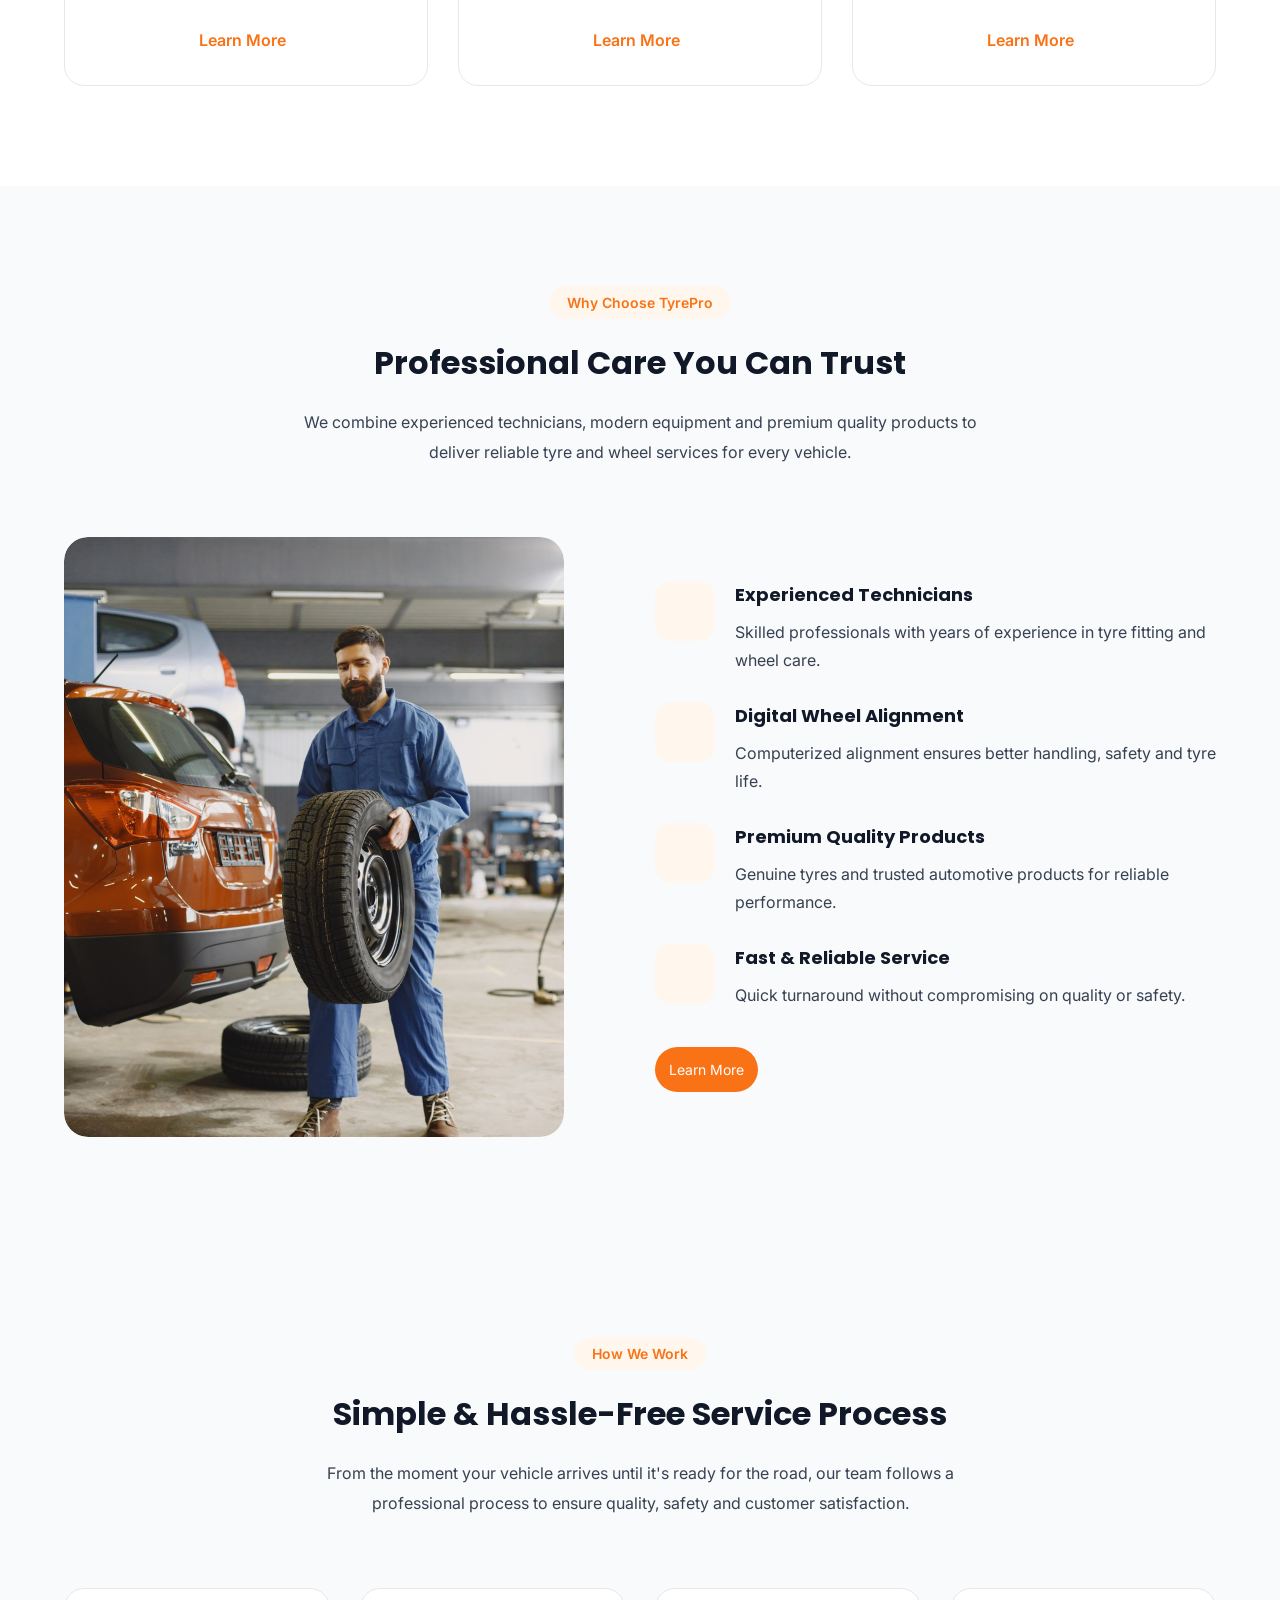
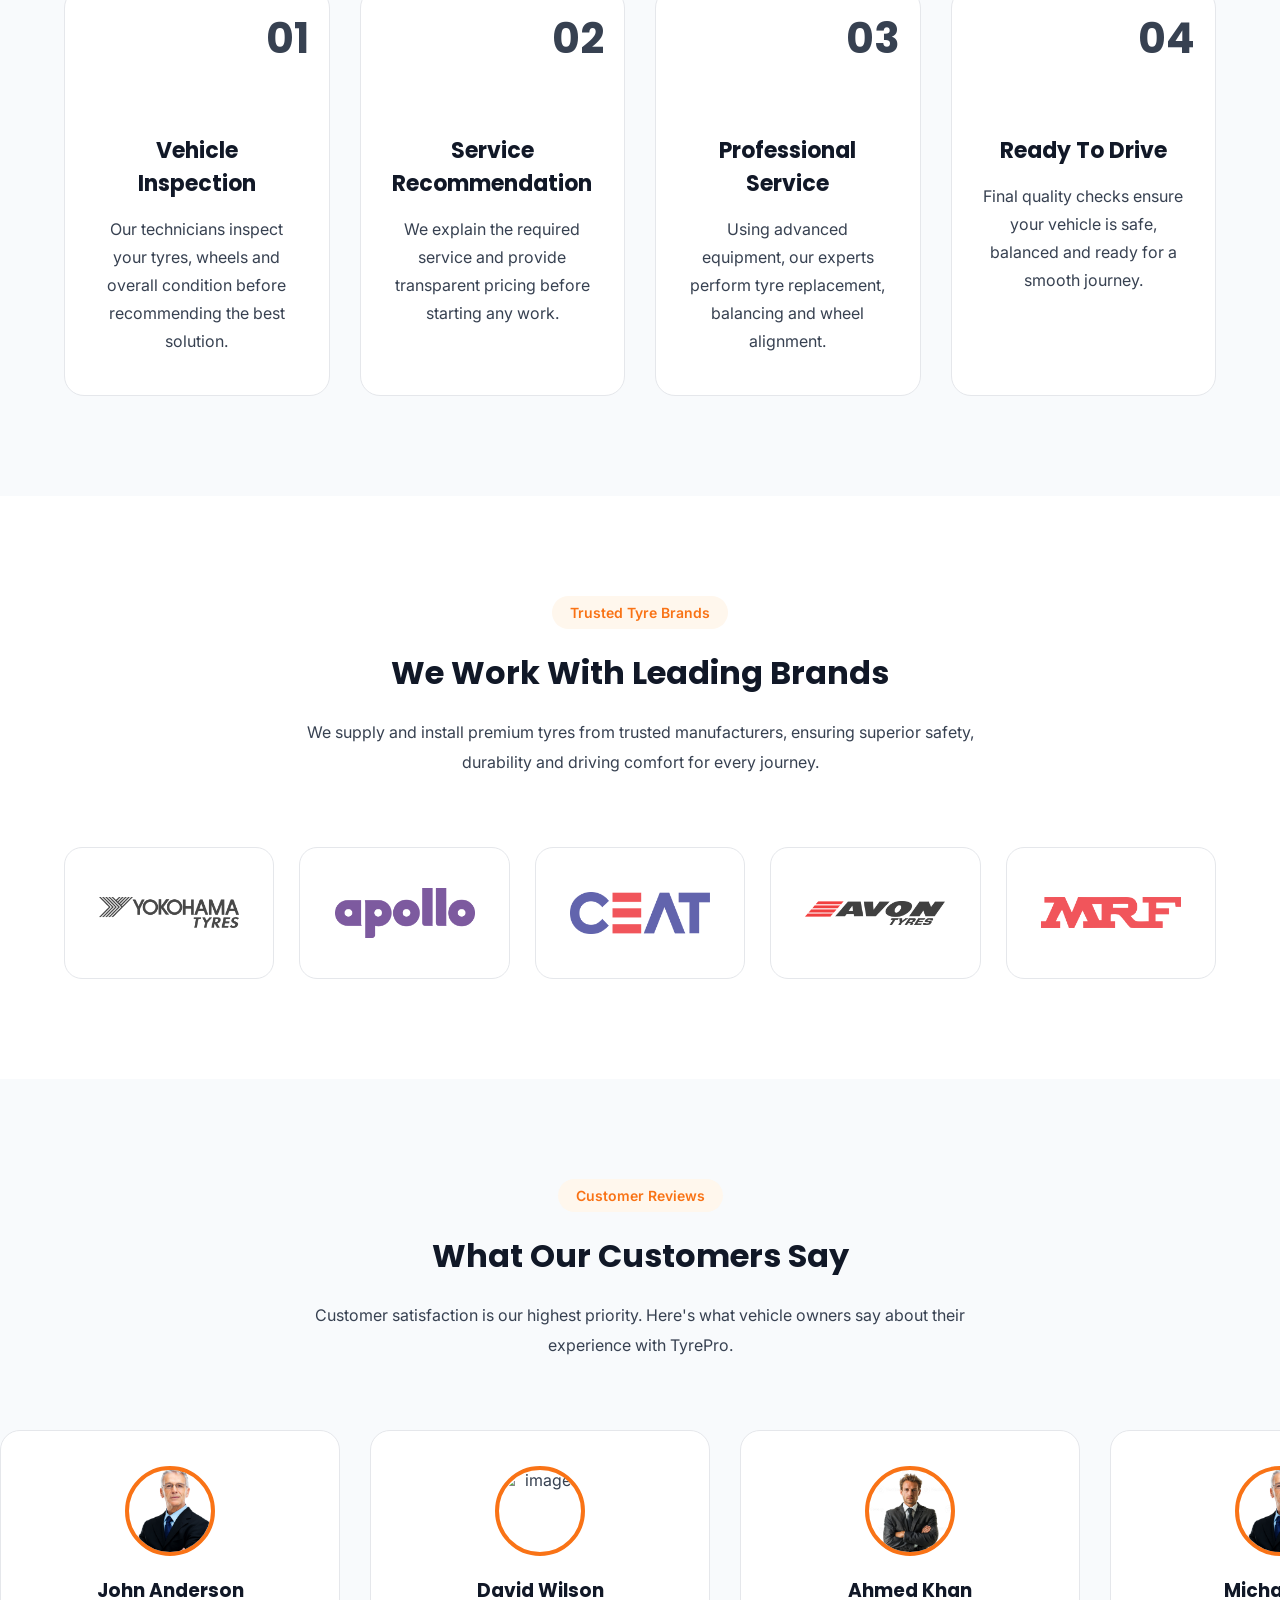
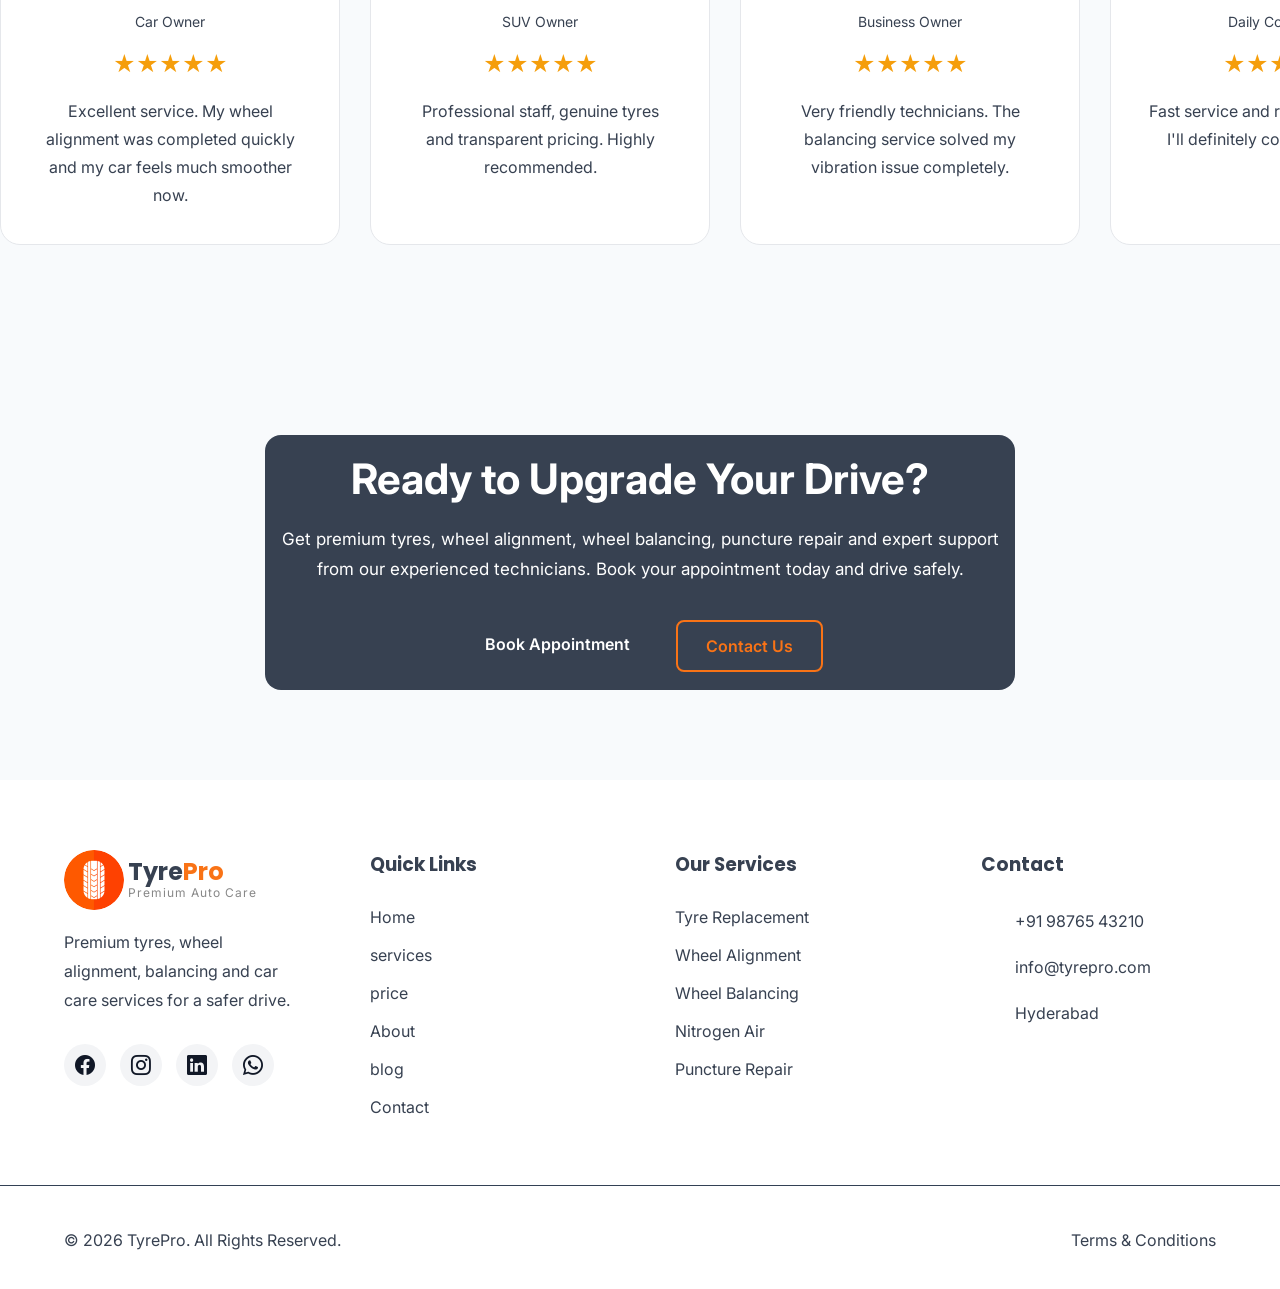
==== commit e1122f35: "first commit" ====
--- a/Index.html
+++ b/Index.html
@@ -683,7 +683,7 @@
 
             <div class="testimonial-card">
 
-                <img src="images/confident-young-man-posing-with-crossed-arms-in-casual-denim-shirt-png.webp" alt="image">
+                <img src="images/a-man-in-a-suit-and-tie-is-standing-with-his-arms-crossed-he-looks-serious-and-focused-png.webp" alt="image">
 
                 <h3>Ahmed Khan</h3>
 
@@ -779,7 +779,7 @@
 
             <div class="testimonial-card">
 
-                <img src="images/vecteezy_ai-generated-a-man-in-a-suit-standing-with-his-arms-crossed_38277439.png" alt="image">
+                <img src="images/a-man-in-a-suit-and-tie-is-standing-with-his-arms-crossed-he-looks-serious-and-focused-png.webp" alt="image">
 
                 <h3>Ahmed Khan</h3>
 
--- a/style.css
+++ b/style.css
@@ -140,7 +140,7 @@
     position:absolute;
     top:45px;
     left:0;
-    min-width:180px;
+    min-width:150px;
     background:var(--surface);
     border:1px solid var(--border);
     border-radius:10px;
@@ -170,7 +170,7 @@
 .dropdown-menu a{
 
     display:block;
-    padding:12px 18px;
+    padding:6px 10px;
     color:var(--text);
     text-decoration:none;
     transition:.3s;
@@ -181,7 +181,6 @@
 
     background:var(--primary);
     color:#fff;
-
 }
 
 .menu-toggle{
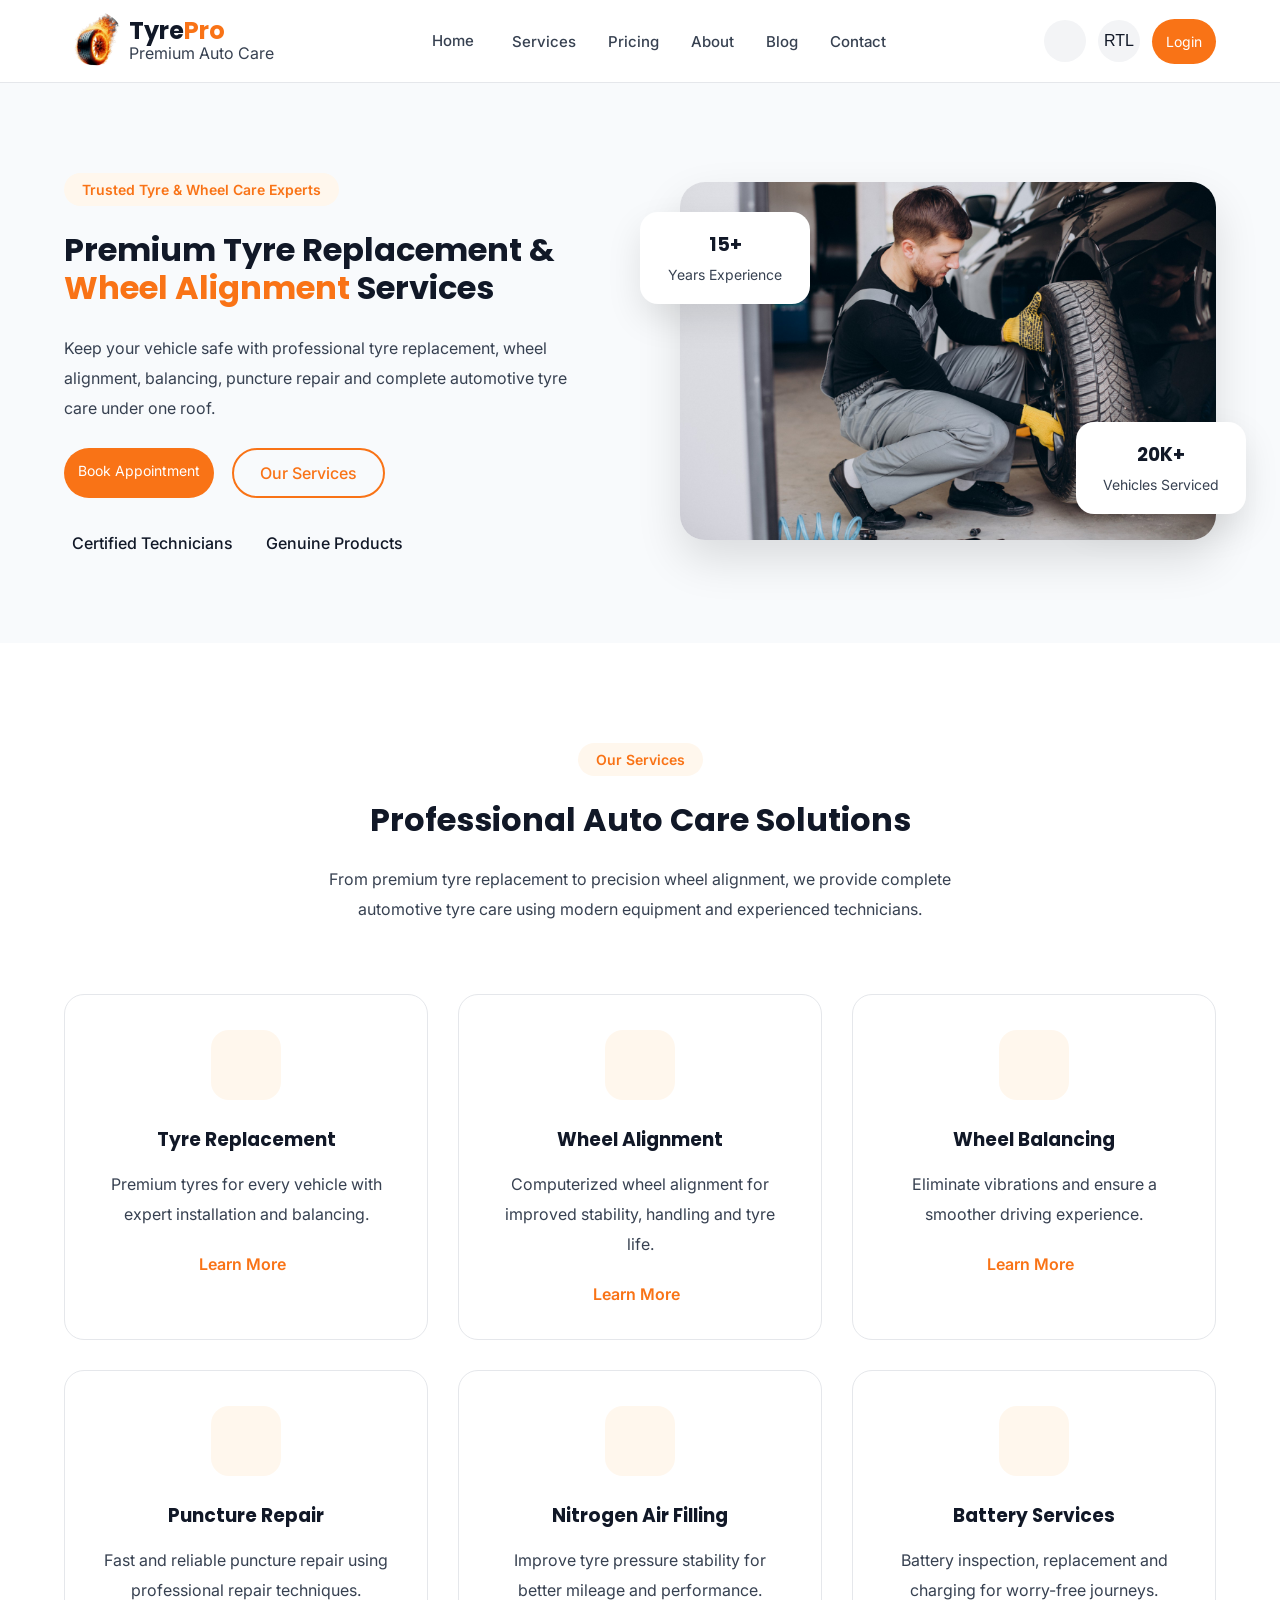
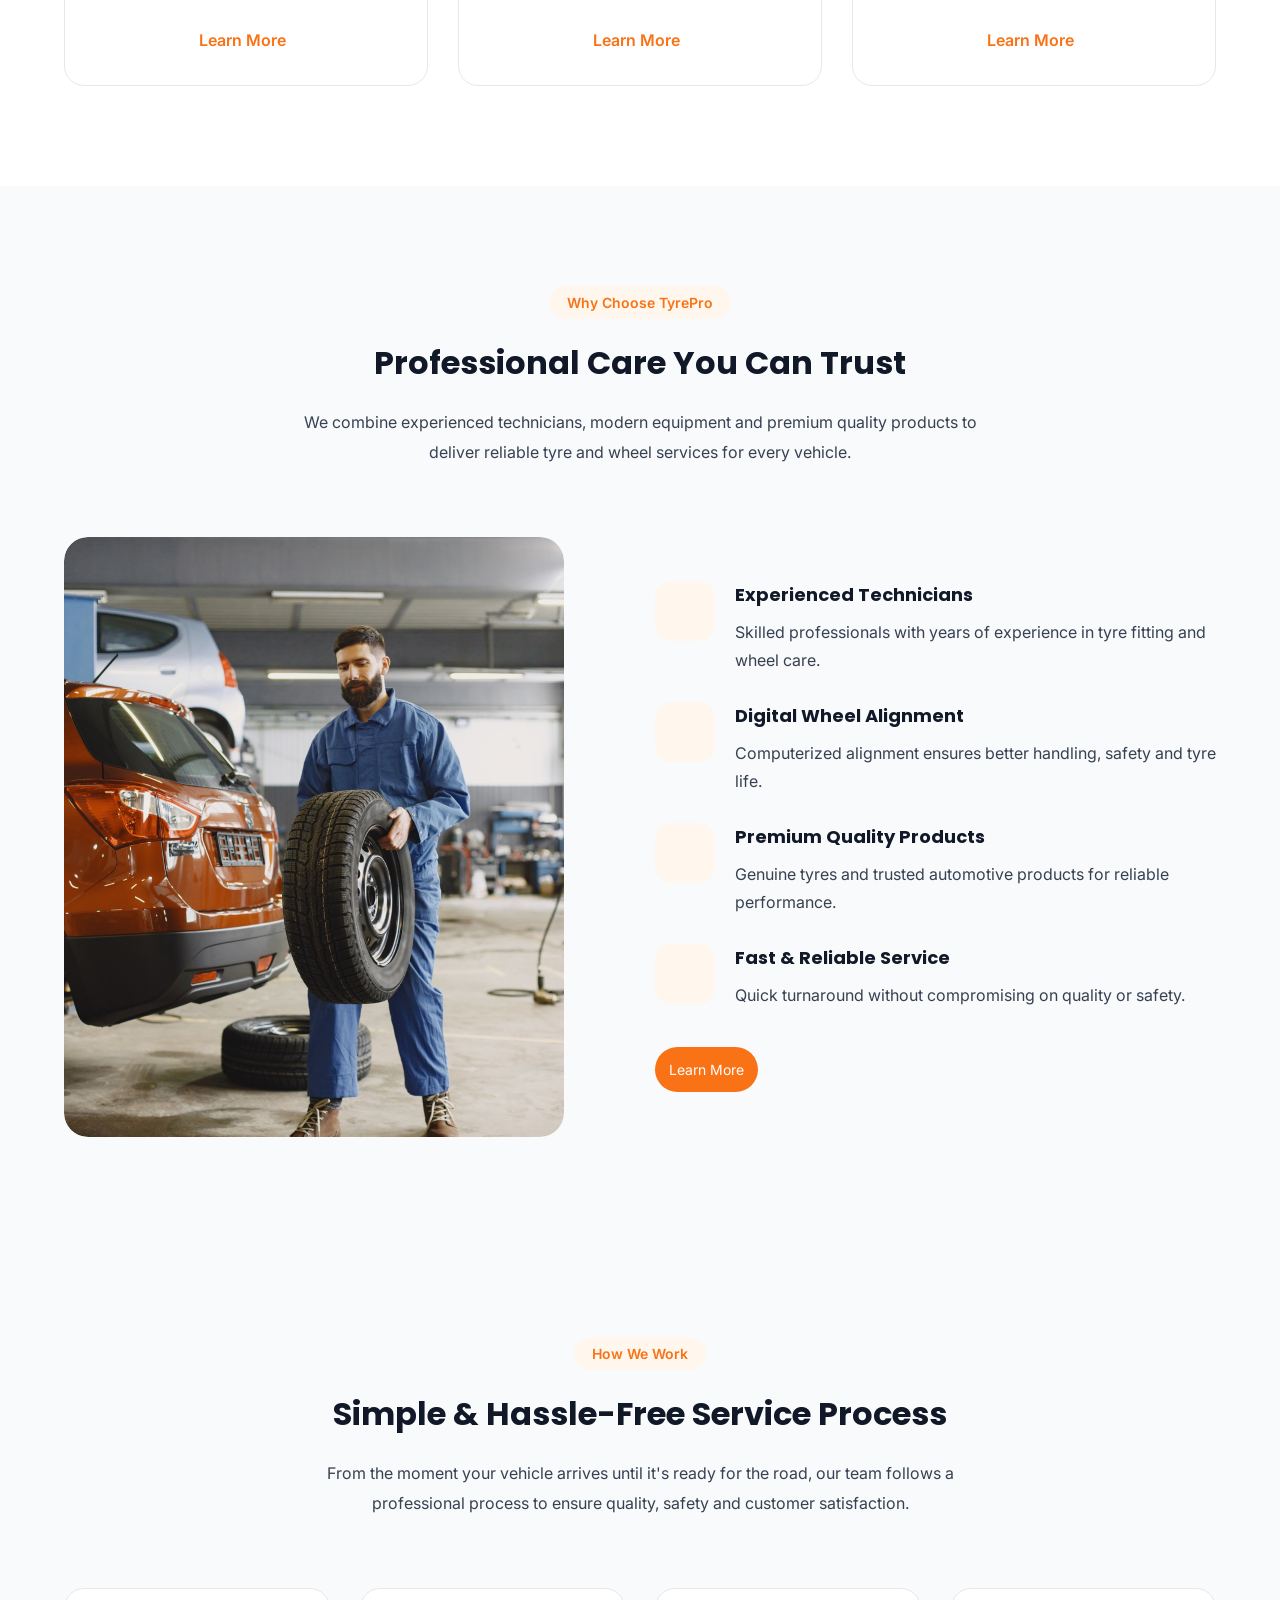
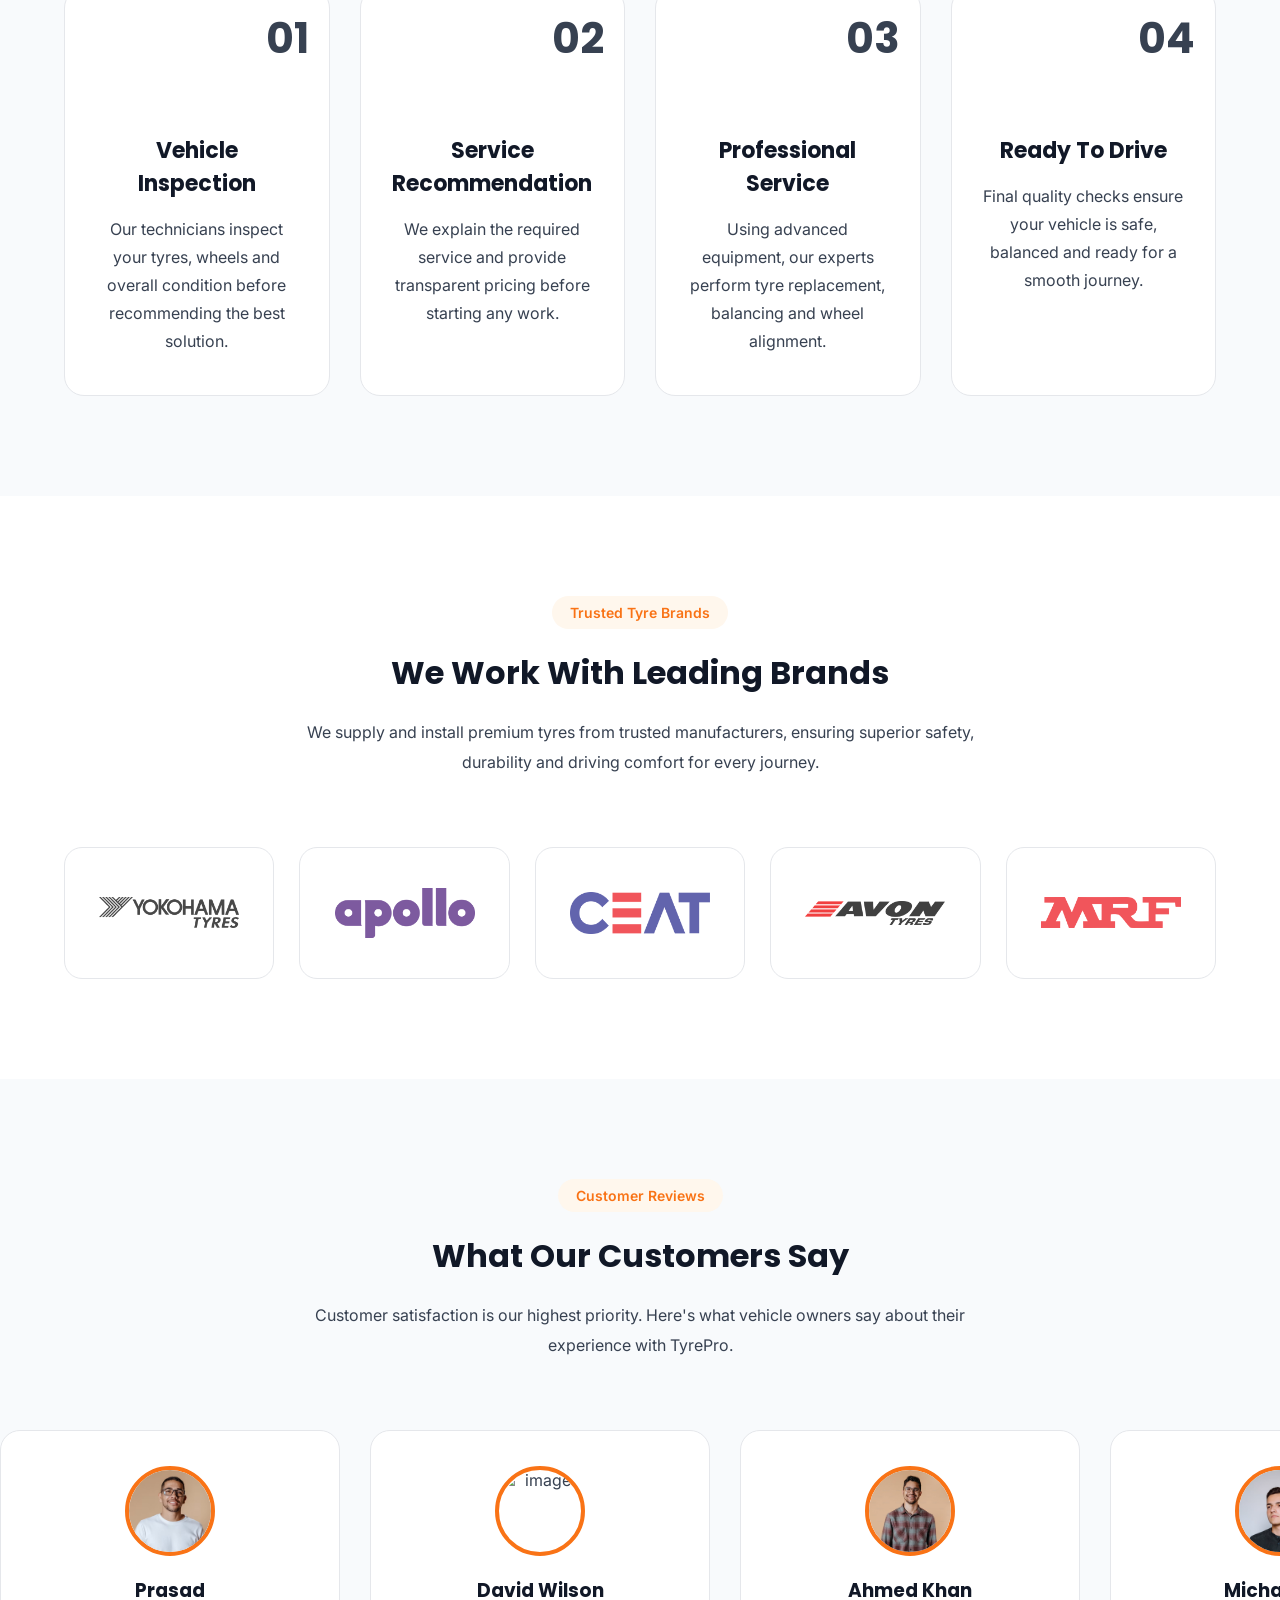
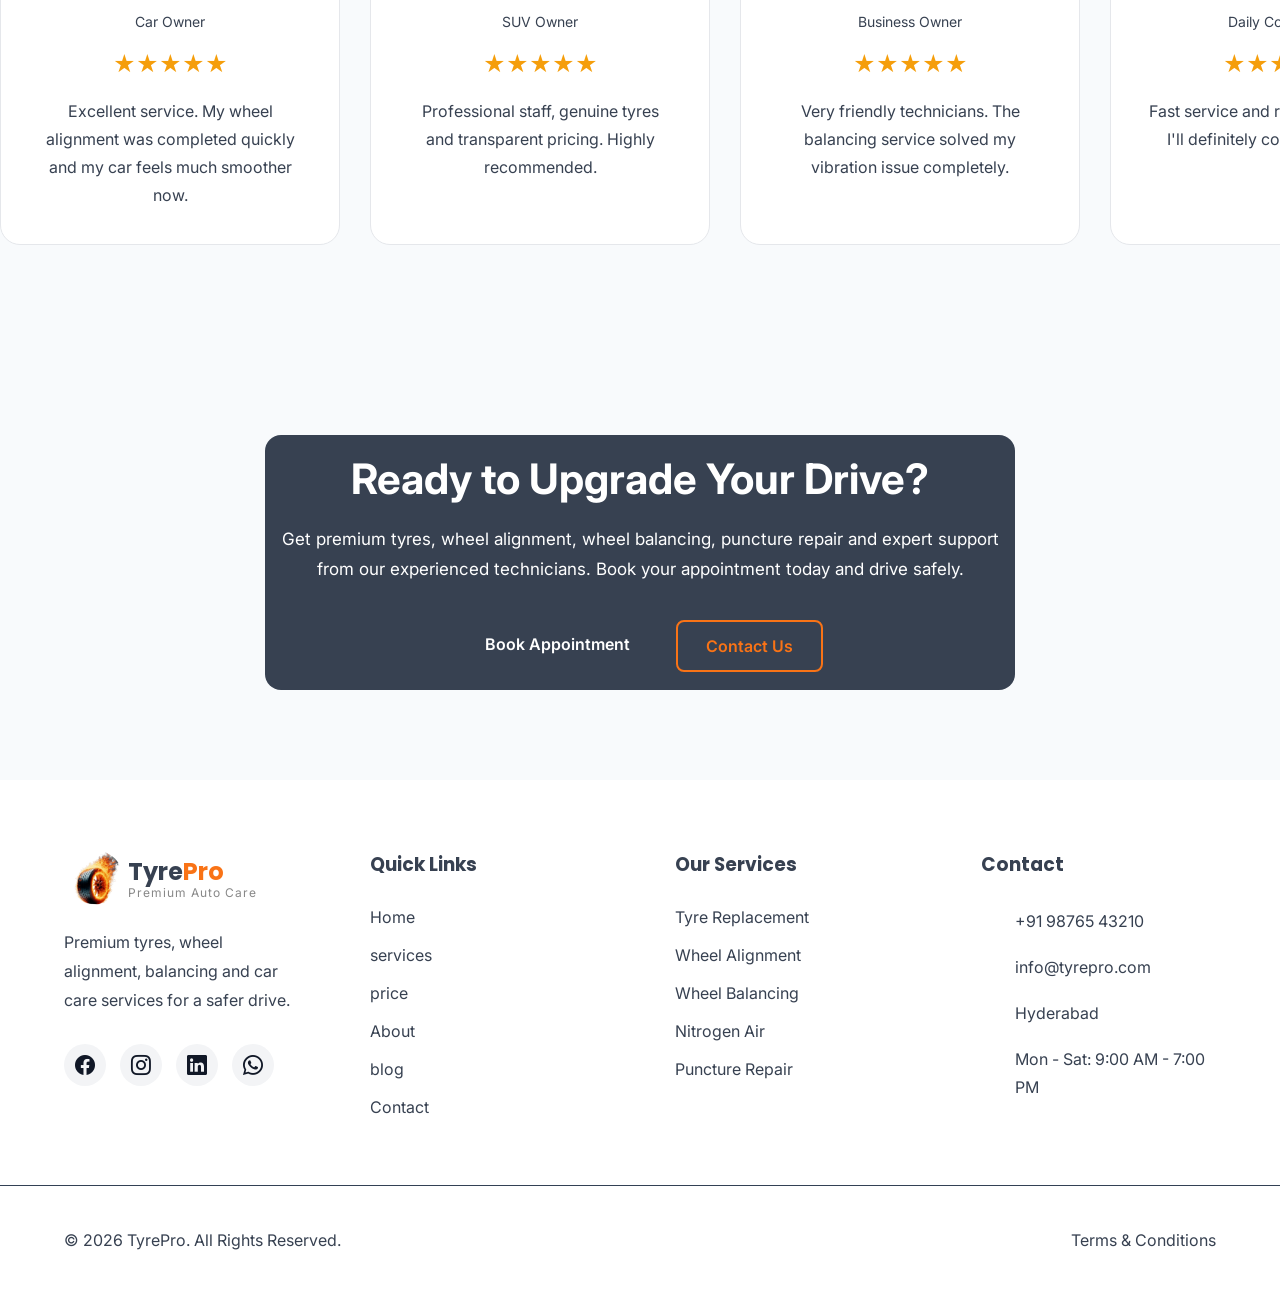
==== commit c8bb8388: "first commit" ====
--- a/Index.html
+++ b/Index.html
@@ -20,7 +20,7 @@
     <div class="container navbar">
 
         <div class="logo">
-        <img src="images/vecteezy_tire-vector-icon-design_25618016.jpg" alt="logo">
+        <img src="images/—Pngtree—burning tyre surrounded by flames_16886526.png" alt="logo">
             <div>
                 <h2>Tyre<span>Pro</span></h2>
                 <span>Premium Auto Care</span>
@@ -633,9 +633,9 @@
 
             <div class="testimonial-card">
 
-                <img src="images/pngegg.png" alt="image">
-
-                <h3>John Anderson</h3>
+                <img src="images/premium_photo-1689977807477-a579eda91fa2.avif" alt="image">
+
+                <h3>Prasad</h3>
 
                 <span>Car Owner</span>
 
@@ -683,7 +683,7 @@
 
             <div class="testimonial-card">
 
-                <img src="images/a-man-in-a-suit-and-tie-is-standing-with-his-arms-crossed-he-looks-serious-and-focused-png.webp" alt="image">
+                <img src="images/premium_photo-1689977968861-9c91dbb16049.avif" alt="image">
 
                 <h3>Ahmed Khan</h3>
 
@@ -708,7 +708,7 @@
 
             <div class="testimonial-card">
 
-                <img src="images/pngegg.png" alt="image">
+                <img src="images/photo-1535713875002-d1d0cf377fde.avif" alt="image">
 
                 <h3>Michael Lee</h3>
 
@@ -756,7 +756,7 @@
 
             <div class="testimonial-card">
 
-                <img src="images/a-man-in-a-suit-and-tie-is-standing-with-his-arms-crossed-he-looks-serious-and-focused-png.webp" alt="">
+                <img src="images/photo-1568602471122-7832951cc4c5.avif" alt="">
 
                 <h3>David Wilson</h3>
 
@@ -779,7 +779,7 @@
 
             <div class="testimonial-card">
 
-                <img src="images/a-man-in-a-suit-and-tie-is-standing-with-his-arms-crossed-he-looks-serious-and-focused-png.webp" alt="image">
+                <img src="images/photo-1654110455429-cf322b40a906.avif" alt="image">
 
                 <h3>Ahmed Khan</h3>
 
@@ -802,7 +802,7 @@
 
             <div class="testimonial-card">
 
-                <img src="images/pngegg.png" alt="image">
+                <img src="images/photo-1535713875002-d1d0cf377fde.avif" alt="image">
 
                 <h3>Michael Lee</h3>
 
@@ -864,7 +864,7 @@
 <div class="footer-brand">
 
     <div class="logo">
-        <img src="images/vecteezy_tire-vector-icon-design_25618016.jpg" alt="TyrePro Logo">
+        <img src="images/—Pngtree—burning tyre surrounded by flames_16886526.png" alt="TyrePro Logo">
 
         <div class="logo-text">
     <h2>Tyre<span>Pro</span></h2>
@@ -931,6 +931,10 @@
     <i data-lucide="map-pin"></i>
     <span>Hyderabad</span>
 </p>
+<p>
+    <i data-lucide="clock"></i>
+    <span>Mon - Sat: 9:00 AM - 7:00 PM</span>
+</p>
 
     </div>
 
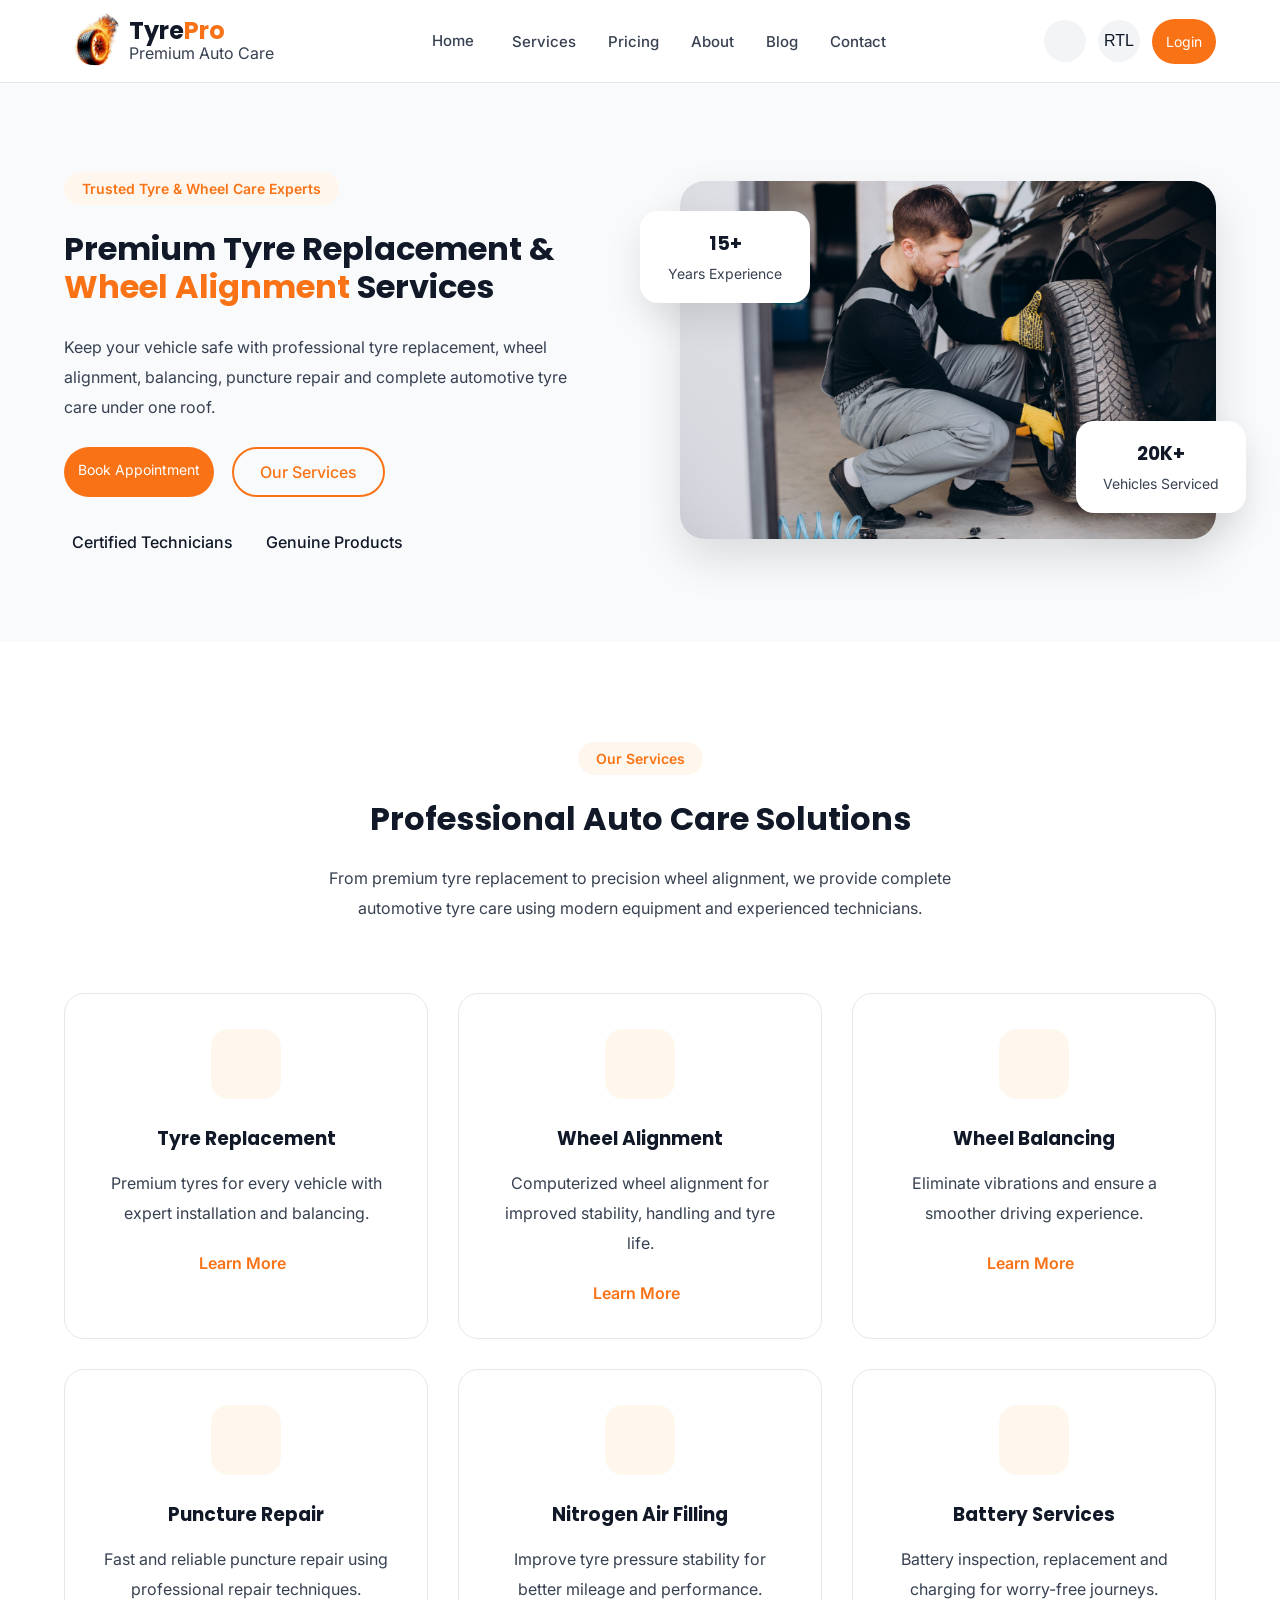
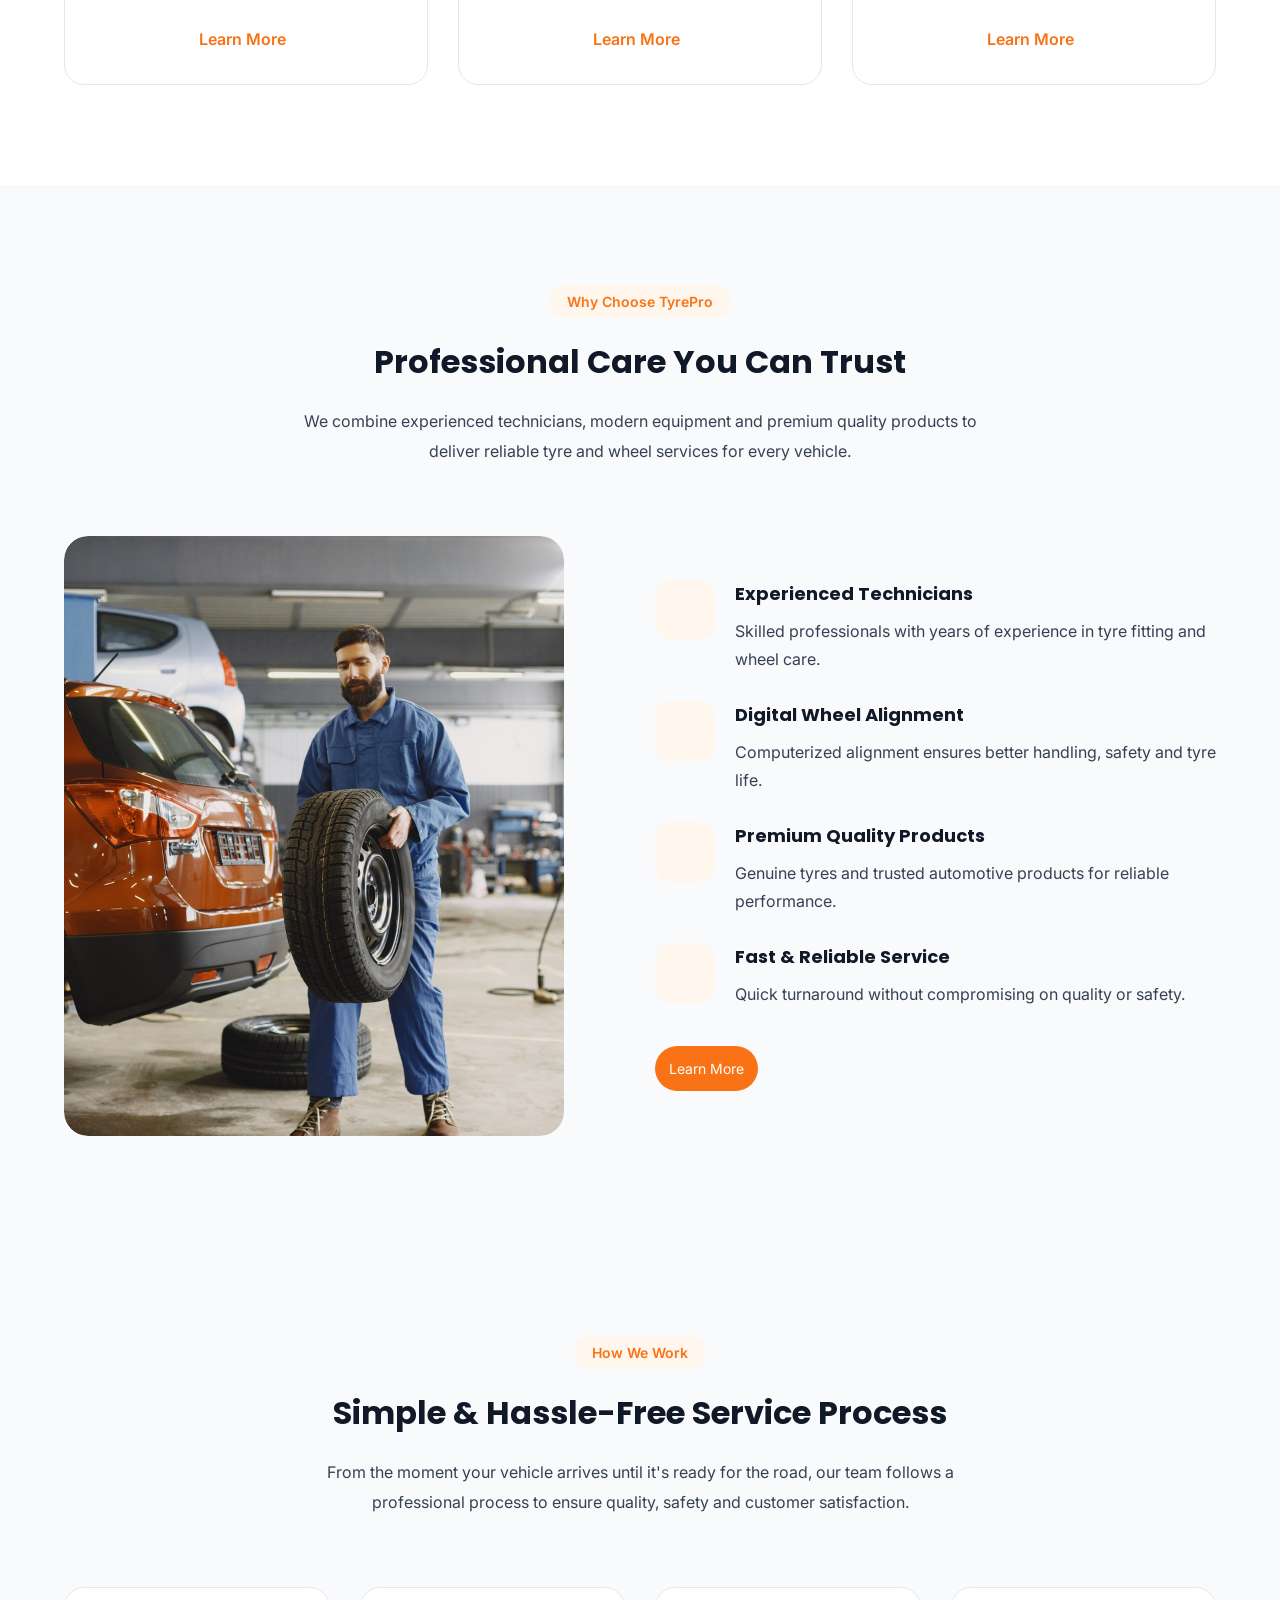
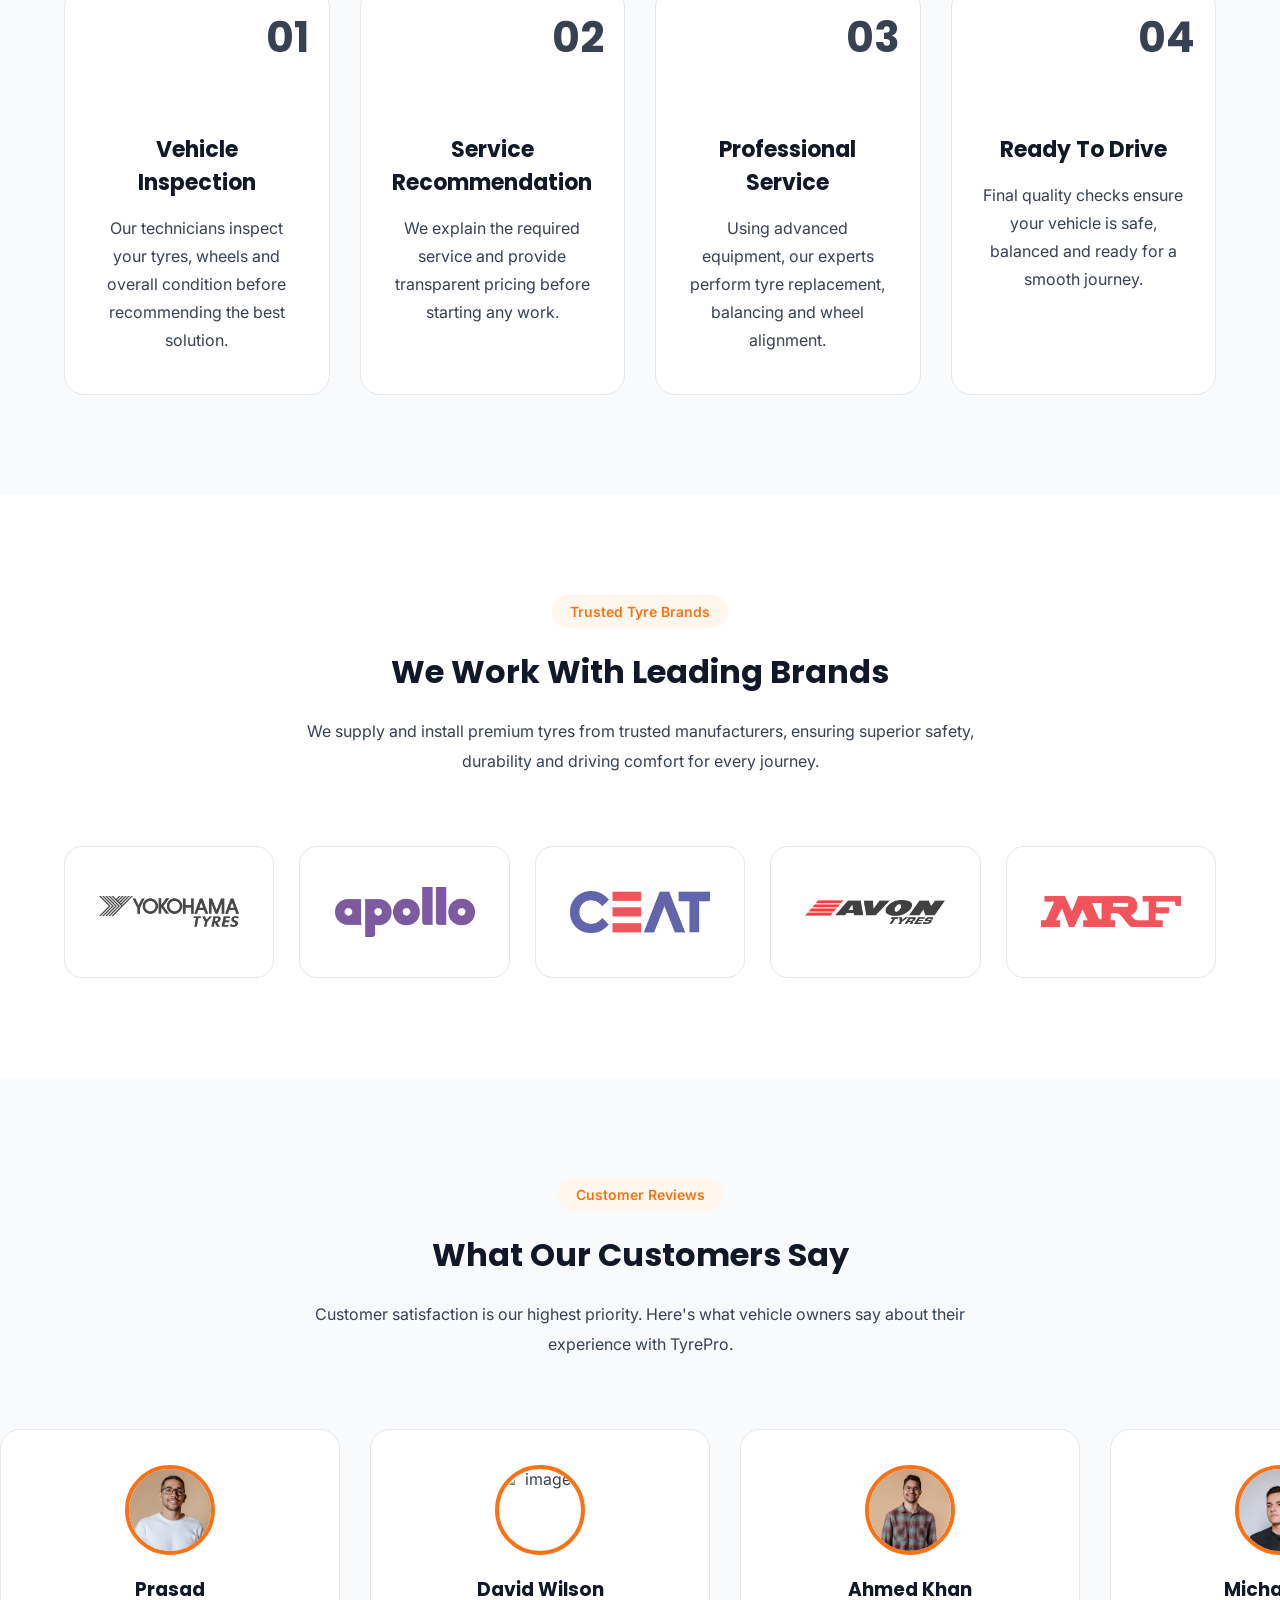
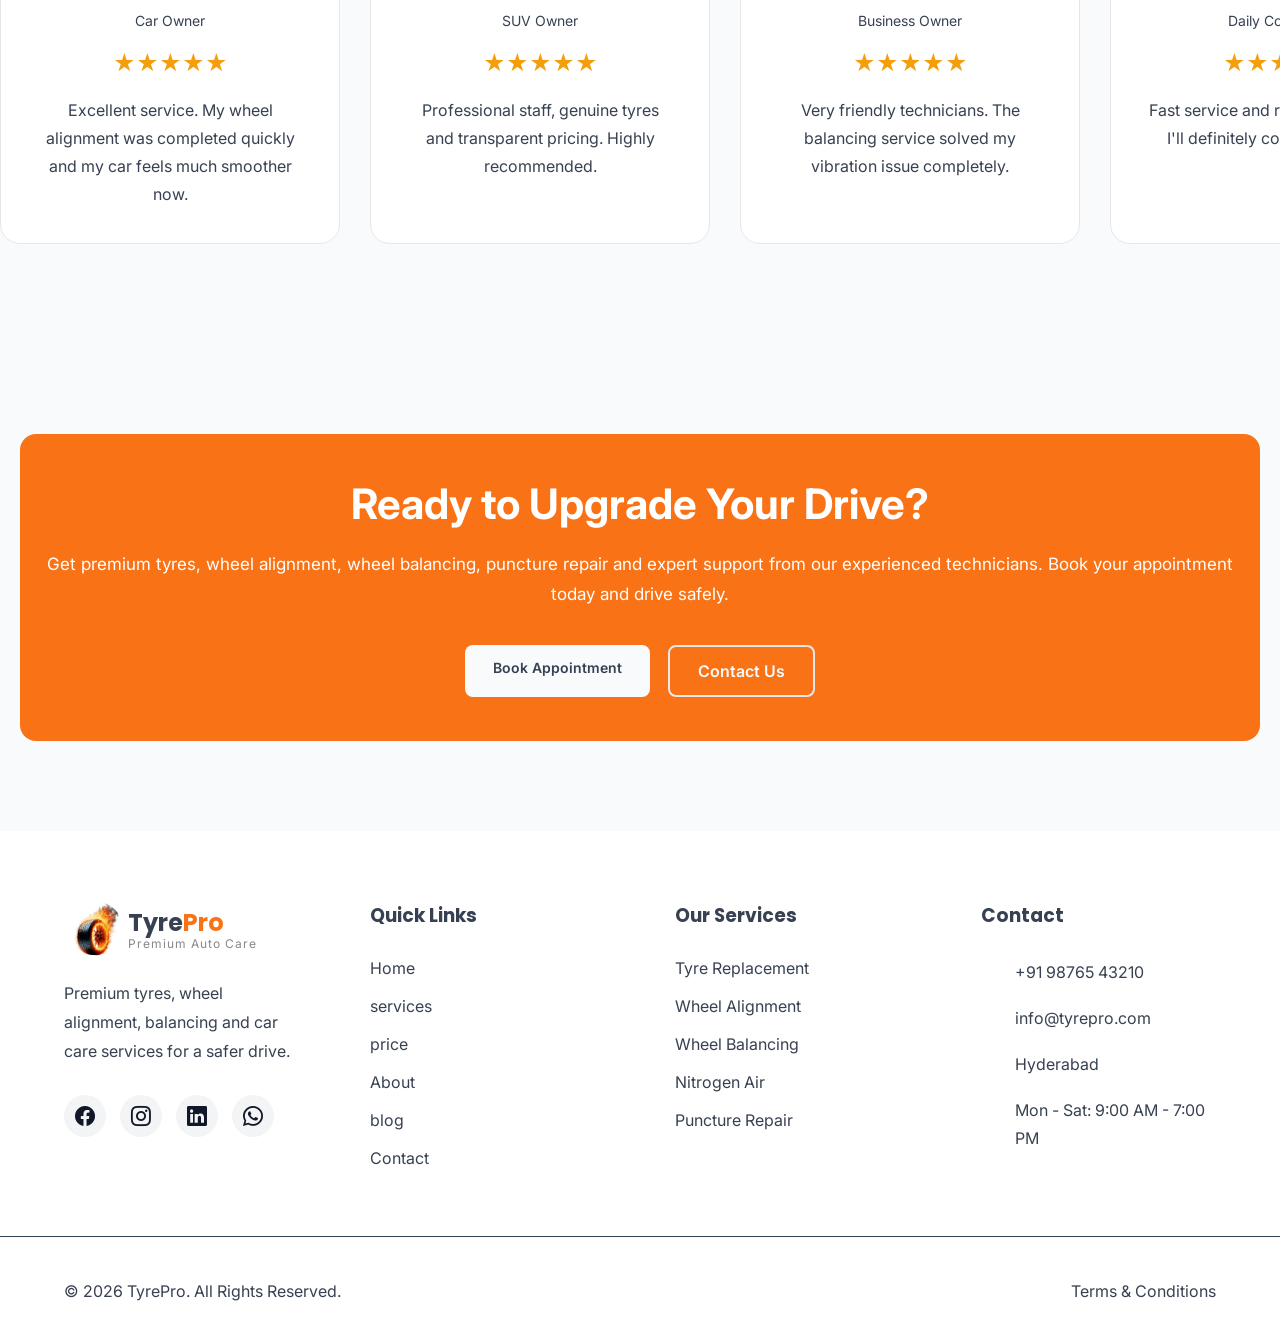
==== commit d54582e6: "first commit" ====
--- a/Index.html
+++ b/Index.html
@@ -12,6 +12,7 @@
 <link href="https://fonts.googleapis.com/css2?family=Inter:wght@400;500;600&family=Poppins:wght@500;600;700&display=swap" rel="stylesheet">
 <link rel="stylesheet" href="https://cdn.jsdelivr.net/npm/bootstrap-icons@1.13.1/font/bootstrap-icons.min.css">
     <link rel="stylesheet" href="style.css">
+    <link rel="stylesheet" href="css/appointment.css">
 </head>
 <body>
 
@@ -112,8 +113,8 @@
 
             <div class="hero-buttons">
 
-                <a href="#" class="btn">
-                    Book Appointment
+                <a href="#" class="btn open-appointment">
+                Book Appointment
                 </a>
 
                 <a href="#" class="outline-btn">
@@ -843,7 +844,7 @@
 
         <div class="cta-buttons">
 
-            <a href="#" class="cta-btn primary-btn">Book Appointment</a>
+            <a href="#" class="cta-btn primary-btn btn open-appointment">Book Appointment</a>
 
             <a href="#" class="cta-btn secondary-btn">Contact Us</a>
 
@@ -955,12 +956,140 @@
 </div>
 
 </footer>
+<!-- ================= Appointment Modal ================= -->
+
+<div class="appointment-modal" id="appointmentModal">
+
+    <div class="appointment-box">
+
+        <button class="close-modal" id="closeModal">
+            <i data-lucide="x"></i>
+        </button>
+
+        <div class="appointment-header">
+
+           
+
+            <h2>Book Your Appointment</h2>
+
+            <p>
+                Fast, reliable tyre & wheel services in just a few clicks.
+            </p>
+
+        </div>
+
+        <form class="appointment-form">
+
+            <div class="form-grid">
+
+                <div class="form-group">
+
+                    <label>Full Name</label>
+
+                    <input
+                    type="text"
+                    placeholder="Enter Your Name">
+
+                </div>
+
+                <div class="form-group">
+
+                    <label>Phone Number</label>
+
+                    <input
+                    type="tel"
+                    placeholder="+91 9876543210">
+
+                </div>
+
+                <div class="form-group">
+
+                    <label>Vehicle Type</label>
+
+                    <select>
+
+                        <option>Select Vehicle</option>
+
+                        <option>Car</option>
+
+                        <option>SUV</option>
+
+                        <option>Bike</option>
+
+                        <option>Truck</option>
+
+                    </select>
+
+                </div>
+
+                <div class="form-group">
+
+                    <label>Service</label>
+
+                    <select>
+
+                        <option>Select Service</option>
+
+                        <option>Wheel Alignment</option>
+
+                        <option>Wheel Balancing</option>
+
+                        <option>Tyre Replacement</option>
+
+                        <option>Puncture Repair</option>
+
+                        <option>Nitrogen Filling</option>
+
+                    </select>
+
+                </div>
+
+                <div class="form-group">
+
+                    <label>Date</label>
+
+                    <input type="date">
+
+                </div>
+
+                <div class="form-group">
+
+                    <label>Time</label>
+
+                    <input type="time">
+
+                </div>
+
+            </div>
+
+            <div class="form-group">
+
+                <label>Additional Message</label>
+
+                <textarea rows="3"
+                placeholder="Write your message..."></textarea>
+
+            </div>
+
+          
+
+            <button class="btn appointment-btn">
+
+                Book Appointment
+
+            </button>
+
+        </form>
+
+    </div>
+
+</div>
 
 <script src="script.js"></script>
 
 <script>
     lucide.createIcons();
 </script>
-
+<script src="js/appointment.js"></script>
 </body>
 </html>
--- a/style.css
+++ b/style.css
@@ -65,11 +65,22 @@
 
 header{
 
+    position: fixed;
+    top: 0;
+    left: 0;
+
+    width: 100%;
+
     background: var(--surface);
-    position: sticky;
-    top: 0;
-    z-index: 999;
+
     border-bottom: 1px solid var(--border);
+
+    z-index: 9999;
+
+}
+body{
+
+    padding-top:82px;
 
 }
 
@@ -987,11 +998,11 @@
 
 .cta-content{
 
-    width: 90%;
-    max-width: 750px;
+    width: 100%;
+    max-width: 100%;
     margin: auto;
-    background-color: var(--text);
-    padding: 18px 16px;
+    background-color: var(--primary);
+    padding: 44px 20px;
     border-radius: 16px;
     
 
@@ -1047,33 +1058,35 @@
 
 .primary-btn{
 
-    background: var(--secondary);
-
-    color: var(--surface);
+    background: var(--bg-color);
+
+    color: var(--text);
+
 
 }
 
 .primary-btn:hover{
 
+    background: var(--bg-color);
+    color: var(--text);
+
+}
+
+/* Secondary Button */
+
+.secondary-btn{
+
+    border: 2px solid var(--border);
+
+    color: var(--bg-color);
+
+}
+
+.secondary-btn:hover{
+
     background: var(--primary);
 
-}
-
-/* Secondary Button */
-
-.secondary-btn{
-
-    border: 2px solid var(--primary);
-
-    color: var(--primary);
-
-}
-
-.secondary-btn:hover{
-
-    background: var(--primary);
-
-    color: var(--white);
+    color: var(--bg-color);
 
 }
 
@@ -1318,6 +1331,36 @@
 
 @media(max-width:768px){
 
+.dropdown{
+    position:relative;
+}
+.dropdown.active .dropdown-menu{
+
+    display:block;
+
+}
+.dropdown-menu{
+
+    position:static;
+
+    display:none;
+
+    opacity:1;
+
+    visibility:visible;
+
+    transform:none;
+
+    background:transparent;
+
+    border:none;
+
+    box-shadow:none;
+
+    padding:10px 0 0 20px;
+
+} 
+
 .menu-toggle{
 
 display:block;
@@ -1326,13 +1369,11 @@
 
 nav{
 
-position:absolute;
-
-top:82px;
-
-left:-100%;
-
-width:100%;
+position: fixed;
+top: 82px;
+left: -100%;
+width: 100%;
+z-index: 998;
 
 background:var(--surface);
 
@@ -1350,6 +1391,7 @@
 
 }
 
+
 nav ul{
 
 flex-direction:column;
@@ -1357,6 +1399,7 @@
 gap:20px;
 
 }
+
 
 .mobile-login{
 
--- a/css/appointment.css
+++ b/css/appointment.css
@@ -0,0 +1,319 @@
+/*=====================================
+        APPOINTMENT MODAL
+======================================*/
+:root{
+
+   
+    --primary:#F97316;
+    --primary-hover:#EA580C;
+
+    --bg-color:#F8FAFC;
+
+    --heading:#111827;
+    --text:#374151;
+    --text-light:#888888;
+
+    --border:#E5E7EB;
+
+    --icon-bg:#F3F4F6;
+    --icon-color:#111827;
+
+    --surface:#FFFFFF;
+    --footer-bg:#FFFFFF;
+    --footer-text:#374151;
+
+}
+.appointment-modal{
+    position: fixed;
+    inset: 0;
+    background: rgba(15,23,42,.65);
+    backdrop-filter: blur(6px);
+
+    display: flex;
+    justify-content: center;
+    align-items: flex-start;
+
+    padding: 30px 15px;
+
+    overflow-y: auto;
+
+    opacity: 0;
+    visibility: hidden;
+    transition: .3s;
+
+    z-index: 9999;
+}
+.appointment-modal.active{
+    opacity: 1;
+    visibility: visible;
+}
+
+.appointment-box{
+
+    width:100%;
+    max-width:700px;
+
+    background:var(--surface);
+
+    border-radius:18px;
+
+    position:relative;
+
+    margin:0px auto;
+
+    overflow: hidden;
+
+    box-shadow:0 25px 60px rgba(0,0,0,.25);
+
+}
+
+.appointment-modal.active .appointment-box{
+
+    transform:translateY(0) scale(1);
+
+}
+
+/*================ Header ================*/
+
+.appointment-header{
+
+    text-align:center;
+
+    padding:20px 25px;
+
+    border-bottom:1px solid var(--border);
+
+}
+
+.appointment-icon{
+
+    width:50px;
+    height:50px;
+
+    margin:auto;
+
+    border-radius:50%;
+
+    display:flex;
+    align-items:center;
+    justify-content:center;
+
+    background:rgba(249,115,22,.12);
+
+    color:var(--primary);
+
+    margin-bottom:18px;
+
+}
+
+.appointment-icon svg{
+
+    width:34px;
+    height:34px;
+
+}
+
+.appointment-header h2{
+
+    font-size:28px;
+
+    margin-bottom:6px;
+
+    color:var(--heading);
+
+}
+
+.appointment-header p{
+
+    color:var(--text);
+
+    max-width:480px;
+
+    margin:auto;
+
+    line-height:1.7;
+
+}
+
+/*================ Close ================*/
+
+.close-modal{
+
+    position:absolute;
+
+    top:18px;
+    right:18px;
+
+    width:46px;
+    height:46px;
+
+    border:none;
+
+    border-radius:50%;
+
+    background:#f3f4f6;
+
+    cursor:pointer;
+
+    transition:.3s;
+
+}
+
+.close-modal:hover{
+
+    background:var(--primary);
+
+    color:#fff;
+
+}
+
+/*================ Form ================*/
+
+.appointment-form{
+
+     padding:20px 25px;
+
+}
+
+.form-grid{
+
+    display:grid;
+
+    grid-template-columns:repeat(2,1fr);
+
+    gap:14px;
+
+}
+
+.form-group{
+
+    display:flex;
+
+    flex-direction:column;
+
+}
+
+.form-group label{
+
+    font-weight:600;
+
+    margin-bottom:5px;
+
+    color:var(--heading);
+
+}
+
+.form-group input,
+.form-group select,
+.form-group textarea{
+
+    width:100%;
+
+     padding:12px 14px;
+
+    border:1px solid var(--border);
+
+    border-radius:14px;
+
+    background:var(--surface);
+
+    color:var(--text);
+
+    font-size:15px;
+
+    transition:.3s;
+
+    outline:none;
+
+}
+
+.form-group textarea{
+
+    resize:none;
+
+}
+
+.form-group input:focus,
+.form-group select:focus,
+.form-group textarea:focus{
+
+    border-color:var(--primary);
+
+    box-shadow:0 0 0 4px rgba(249,115,22,.12);
+
+}
+
+.appointment-btn{
+    width: 100%;
+    height: 42px;
+    border: none;
+    padding:13px;
+    margin-top:15px;
+}
+
+
+/*================ Responsive ================*/
+
+@media(max-width:768px){
+
+.appointment-box{
+
+max-width:95%;
+
+}
+
+.appointment-header{
+
+padding:25px;
+
+}
+
+.appointment-header h2{
+
+font-size:30px;
+
+}
+
+.form-grid{
+
+grid-template-columns:1fr;
+
+}
+
+.appointment-features{
+
+grid-template-columns:1fr;
+
+}
+
+.appointment-form{
+
+padding:22px;
+
+}
+
+}
+
+@media(max-width:480px){
+
+.appointment-header h2{
+
+font-size:26px;
+
+}
+
+.appointment-icon{
+
+width:60px;
+height:60px;
+
+}
+
+.close-modal{
+
+width:40px;
+height:40px;
+
+}
+
+}
